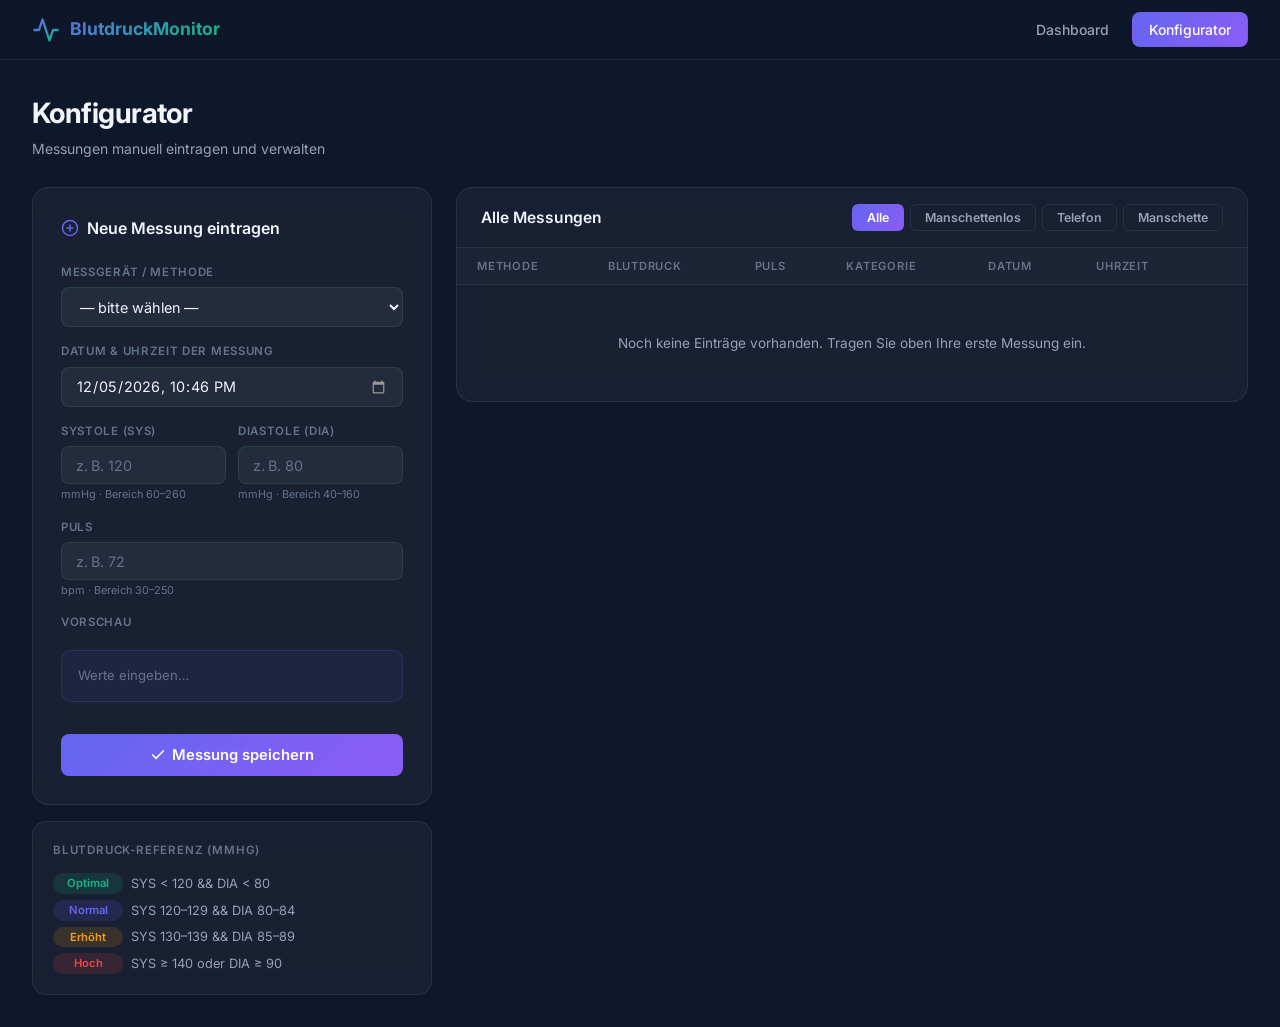
==== frontend/configurator.html @ 1022363b "Changes in dictonary" ====
<!DOCTYPE html>
<html lang="de">
<head>
  <meta charset="UTF-8" />
  <meta name="viewport" content="width=device-width, initial-scale=1.0" />
  <title>Konfigurator — BlutdruckMonitor</title>
  <link rel="stylesheet" href="style.css" />
</head>
<body>

<!-- ── Navigation ─────────────────────────────────────────────────────────── -->
<nav>
  <a href="index.html" class="nav-logo">
    <svg viewBox="0 0 24 24" fill="none" stroke="url(#grad2)" stroke-width="2" stroke-linecap="round" stroke-linejoin="round">
      <defs>
        <linearGradient id="grad2" x1="0" y1="0" x2="1" y2="1">
          <stop offset="0%" stop-color="#6366f1"/>
          <stop offset="100%" stop-color="#10b981"/>
        </linearGradient>
      </defs>
      <polyline points="22 12 18 12 15 21 9 3 6 12 2 12"/>
    </svg>
    BlutdruckMonitor
  </a>
  <div class="nav-links">
    <a href="index.html"        class="nav-link">Dashboard</a>
    <a href="configurator.html" class="nav-link active">Konfigurator</a>
  </div>
</nav>

<!-- ── Konfigurator ───────────────────────────────────────────────────────── -->
<main id="configurator-root">
  <div class="page-header">
    <h1 class="page-title">Konfigurator</h1>
    <p class="page-subtitle">Messungen manuell eintragen und verwalten</p>
  </div>

  <div class="config-layout">

    <!-- ── Eingabeformular ────────────────────────────────────────────────── -->
    <div>
      <div class="form-card">
        <div class="form-card-title">
          <svg viewBox="0 0 24 24" fill="none" stroke="currentColor" stroke-width="2" stroke-linecap="round" stroke-linejoin="round">
            <circle cx="12" cy="12" r="10"/>
            <line x1="12" y1="8" x2="12" y2="16"/>
            <line x1="8"  y1="12" x2="16" y2="12"/>
          </svg>
          Neue Messung eintragen
        </div>

        <form id="entryForm" autocomplete="off">

          <!-- Messtyp -->
          <div class="form-group">
            <label for="type">Messgerät / Methode</label>
            <select id="type" required>
              <option value="" disabled selected>— bitte wählen —</option>
              <option value="cuffless">Manschettenloses Gerät</option>
              <option value="phone">Telefonmessung</option>
              <option value="cuff">Manschettenmessung</option>
            </select>
          </div>

          <!-- Datum & Uhrzeit -->
          <div class="form-group">
            <label for="datetime">Datum &amp; Uhrzeit der Messung</label>
            <input type="datetime-local" id="datetime" required />
          </div>

          <!-- Blutdruck -->
          <div class="form-row">
            <div class="form-group">
              <label for="sys">Systole (SYS)</label>
              <input type="number" id="sys" placeholder="z.&thinsp;B. 120" min="60" max="260" required />
              <span class="input-hint">mmHg · Bereich 60–260</span>
            </div>
            <div class="form-group">
              <label for="dia">Diastole (DIA)</label>
              <input type="number" id="dia" placeholder="z.&thinsp;B. 80" min="40" max="160" required />
              <span class="input-hint">mmHg · Bereich 40–160</span>
            </div>
          </div>

          <!-- Puls -->
          <div class="form-group">
            <label for="pulse">Puls</label>
            <input type="number" id="pulse" placeholder="z.&thinsp;B. 72" min="30" max="250" required />
            <span class="input-hint">bpm · Bereich 30–250</span>
          </div>

          <!-- Live-Vorschau -->
          <div class="form-group">
            <label>Vorschau</label>
            <div class="bp-preview" id="bp-preview">
              <span style="color:var(--text-dim)">Werte eingeben…</span>
            </div>
          </div>

          <button type="submit" class="btn btn-primary">
            <svg width="16" height="16" viewBox="0 0 24 24" fill="none" stroke="currentColor" stroke-width="2.5" stroke-linecap="round">
              <polyline points="20 6 9 17 4 12"/>
            </svg>
            Messung speichern
          </button>
        </form>
      </div>

      <!-- Kurzinfo Blutdruckwerte -->
      <div style="margin-top:1rem; background:var(--bg-card); border:1px solid var(--border); border-radius:14px; padding:1.25rem; backdrop-filter:blur(12px);">
        <div style="font-size:0.72rem;font-weight:600;color:var(--text-dim);text-transform:uppercase;letter-spacing:.07em;margin-bottom:.875rem;">
          Blutdruck-Referenz (mmHg)
        </div>
        <div style="display:flex;flex-direction:column;gap:6px;font-size:0.8rem;">
          <div style="display:flex;align-items:center;gap:8px;">
            <span class="bp-cat optimal" style="width:70px;justify-content:center;">Optimal</span>
            <span style="color:var(--text-muted)">SYS &lt; 120 &amp;&amp; DIA &lt; 80</span>
          </div>
          <div style="display:flex;align-items:center;gap:8px;">
            <span class="bp-cat normal" style="width:70px;justify-content:center;">Normal</span>
            <span style="color:var(--text-muted)">SYS 120–129 &amp;&amp; DIA 80–84</span>
          </div>
          <div style="display:flex;align-items:center;gap:8px;">
            <span class="bp-cat elevated" style="width:70px;justify-content:center;">Erhöht</span>
            <span style="color:var(--text-muted)">SYS 130–139 &amp;&amp; DIA 85–89</span>
          </div>
          <div style="display:flex;align-items:center;gap:8px;">
            <span class="bp-cat high" style="width:70px;justify-content:center;">Hoch</span>
            <span style="color:var(--text-muted)">SYS ≥ 140 oder DIA ≥ 90</span>
          </div>
        </div>
      </div>
    </div>

    <!-- ── Datentabelle ────────────────────────────────────────────────────── -->
    <div class="table-card">
      <div class="table-card-header">
        <h2 class="table-card-title">Alle Messungen</h2>
        <div class="filter-tabs">
          <button class="filter-tab active" data-filter="all">Alle</button>
          <button class="filter-tab" data-filter="cuffless">Manschettenlos</button>
          <button class="filter-tab" data-filter="phone">Telefon</button>
          <button class="filter-tab" data-filter="cuff">Manschette</button>
        </div>
      </div>

      <div class="data-table-wrap">
        <table class="data-table">
          <thead>
            <tr>
              <th>Methode</th>
              <th>Blutdruck</th>
              <th>Puls</th>
              <th>Kategorie</th>
              <th>Datum</th>
              <th>Uhrzeit</th>
              <th></th>
            </tr>
          </thead>
          <tbody id="allDataBody"></tbody>
        </table>
        <div class="table-empty" id="tableEmpty">
          Noch keine Einträge vorhanden. Tragen Sie oben Ihre erste Messung ein.
        </div>
      </div>
    </div>

  </div><!-- /config-layout -->
</main>

<div id="toast"></div>
<script src="app.js"></script>
</body>
</html>
---- frontend/style.css ----
/* ─────────────────────────────────────────────────────────────────────────────
   BlutdruckMonitor — style.css
───────────────────────────────────────────────────────────────────────────── */

@import url('https://fonts.googleapis.com/css2?family=Inter:wght@400;500;600;700&display=swap');

:root {
  --bg-primary:   #0f172a;
  --bg-secondary: #1e293b;
  --bg-card:      rgba(255,255,255,0.04);
  --border:       rgba(255,255,255,0.08);
  --text-primary: #f1f5f9;
  --text-muted:   #94a3b8;
  --text-dim:     #64748b;
  --c-cuffless:   #6366f1;
  --c-phone:      #10b981;
  --c-cuff:       #f59e0b;
  --c-sys:        #ef4444;
  --c-dia:        #f59e0b;
  --c-pulse:      #10b981;
}

*, *::before, *::after { box-sizing: border-box; margin: 0; padding: 0; }

html { scroll-behavior: smooth; }

body {
  font-family: 'Inter', system-ui, -apple-system, sans-serif;
  background: var(--bg-primary);
  color: var(--text-primary);
  min-height: 100vh;
  font-size: 14px;
  line-height: 1.5;
}

/* ── Navigation ─────────────────────────────────────────────────────────────── */

nav {
  position: sticky;
  top: 0;
  z-index: 100;
  background: rgba(15,23,42,0.9);
  backdrop-filter: blur(24px);
  border-bottom: 1px solid var(--border);
  padding: 0 2rem;
  height: 60px;
  display: flex;
  align-items: center;
  justify-content: space-between;
}

.nav-logo {
  display: flex;
  align-items: center;
  gap: 0.6rem;
  font-size: 1.1rem;
  font-weight: 700;
  background: linear-gradient(135deg, #6366f1 0%, #10b981 100%);
  -webkit-background-clip: text;
  -webkit-text-fill-color: transparent;
  background-clip: text;
  text-decoration: none;
}

.nav-logo svg { width: 28px; height: 28px; flex-shrink: 0; }

.nav-links { display: flex; gap: 6px; }

.nav-link {
  padding: 6px 16px;
  border-radius: 8px;
  text-decoration: none;
  color: var(--text-muted);
  font-weight: 500;
  font-size: 0.875rem;
  transition: all 0.18s;
  border: 1px solid transparent;
}

.nav-link:hover { color: var(--text-primary); background: var(--bg-card); border-color: var(--border); }

.nav-link.active {
  color: #fff;
  background: linear-gradient(135deg, #6366f1, #8b5cf6);
  border-color: transparent;
}

/* ── Layout ─────────────────────────────────────────────────────────────────── */

main {
  padding: 2rem;
  max-width: 1600px;
  margin: 0 auto;
}

.page-header { margin-bottom: 1.75rem; }

.page-title {
  font-size: 1.75rem;
  font-weight: 700;
  letter-spacing: -0.02em;
  margin-bottom: 4px;
}

.page-subtitle { color: var(--text-muted); font-size: 0.875rem; }

/* ── Dashboard Grid ─────────────────────────────────────────────────────────── */

.dashboard-grid {
  display: grid;
  grid-template-columns: repeat(3, 1fr);
  gap: 1.5rem;
  align-items: start;
}

@media (max-width: 1100px) { .dashboard-grid { grid-template-columns: 1fr; } }

.measurement-column { display: flex; flex-direction: column; gap: 1rem; }

/* ── Column Header ──────────────────────────────────────────────────────────── */

.column-header {
  background: var(--bg-card);
  border: 1px solid var(--border);
  border-radius: 14px;
  padding: 1.1rem 1.4rem;
  border-top: 3px solid transparent;
  backdrop-filter: blur(12px);
}

.column-header.cuffless { border-top-color: var(--c-cuffless); }
.column-header.phone    { border-top-color: var(--c-phone); }
.column-header.cuff     { border-top-color: var(--c-cuff); }

.column-title {
  display: flex;
  align-items: center;
  gap: 8px;
  font-size: 0.975rem;
  font-weight: 600;
  margin-bottom: 3px;
}

.column-title svg { width: 18px; height: 18px; opacity: 0.9; flex-shrink: 0; }

.column-subtitle { font-size: 0.78rem; color: var(--text-muted); margin-left: 26px; }

/* ── Stat Row ───────────────────────────────────────────────────────────────── */

.stats-row {
  display: grid;
  grid-template-columns: repeat(3, 1fr);
  gap: 0.6rem;
}

.stat-card {
  background: var(--bg-card);
  border: 1px solid var(--border);
  border-radius: 12px;
  padding: 0.875rem;
  text-align: center;
  backdrop-filter: blur(12px);
  transition: border-color 0.2s;
}

.stat-card:hover { border-color: rgba(255,255,255,0.14); }

.stat-value {
  font-size: 1.6rem;
  font-weight: 700;
  line-height: 1;
  margin-bottom: 4px;
  font-variant-numeric: tabular-nums;
}

.stat-value.sys   { color: var(--c-sys); }
.stat-value.dia   { color: var(--c-dia); }
.stat-value.pulse { color: var(--c-pulse); }

.stat-label {
  font-size: 0.7rem;
  color: var(--text-dim);
  text-transform: uppercase;
  letter-spacing: 0.06em;
  font-weight: 600;
}

/* ── Chart Card ─────────────────────────────────────────────────────────────── */

.chart-card {
  background: var(--bg-card);
  border: 1px solid var(--border);
  border-radius: 14px;
  padding: 1.1rem 1.25rem;
  backdrop-filter: blur(12px);
}

.chart-label {
  font-size: 0.72rem;
  font-weight: 600;
  color: var(--text-dim);
  text-transform: uppercase;
  letter-spacing: 0.07em;
  margin-bottom: 0.875rem;
}

.chart-wrap {
  position: relative;
  height: 210px;
}

.chart-empty {
  position: absolute;
  inset: 0;
  display: flex;
  flex-direction: column;
  align-items: center;
  justify-content: center;
  gap: 6px;
  color: var(--text-dim);
  font-size: 0.8rem;
  pointer-events: none;
}

.chart-empty svg { opacity: 0.3; }

/* ── Data List Card ─────────────────────────────────────────────────────────── */

.data-card {
  background: var(--bg-card);
  border: 1px solid var(--border);
  border-radius: 14px;
  overflow: hidden;
  backdrop-filter: blur(12px);
}

.data-card-header {
  padding: 0.9rem 1.25rem;
  border-bottom: 1px solid var(--border);
  display: flex;
  align-items: center;
  justify-content: space-between;
}

.data-card-title {
  font-size: 0.72rem;
  font-weight: 600;
  color: var(--text-dim);
  text-transform: uppercase;
  letter-spacing: 0.07em;
}

.entry-count {
  font-size: 0.72rem;
  color: var(--text-muted);
  background: rgba(255,255,255,0.06);
  padding: 2px 10px;
  border-radius: 100px;
}

.data-list {
  max-height: 270px;
  overflow-y: auto;
  scrollbar-width: thin;
  scrollbar-color: rgba(255,255,255,0.08) transparent;
}

.data-list::-webkit-scrollbar { width: 4px; }
.data-list::-webkit-scrollbar-thumb { background: rgba(255,255,255,0.1); border-radius: 100px; }

.data-entry {
  display: flex;
  align-items: center;
  justify-content: space-between;
  padding: 0.8rem 1.25rem;
  border-bottom: 1px solid rgba(255,255,255,0.03);
  transition: background 0.15s;
}

.data-entry:last-child { border-bottom: none; }
.data-entry:hover { background: rgba(255,255,255,0.03); }

.entry-values { display: flex; align-items: center; gap: 1rem; }

.entry-bp { font-size: 1rem; font-weight: 600; }
.entry-bp .sys { color: var(--c-sys); }
.entry-bp .sep { color: var(--text-dim); margin: 0 1px; }
.entry-bp .dia { color: var(--c-dia); }

.entry-pulse {
  font-size: 0.82rem;
  color: var(--c-pulse);
  font-weight: 500;
  display: flex;
  align-items: center;
  gap: 4px;
}

.entry-time { text-align: right; }
.entry-time .t-date { font-size: 0.72rem; color: var(--text-muted); }
.entry-time .t-time { font-size: 0.78rem; color: var(--text-dim); margin-top: 1px; }

.empty-state {
  padding: 2.5rem 1.25rem;
  text-align: center;
  color: var(--text-muted);
  font-size: 0.82rem;
  line-height: 1.7;
}

.empty-state a { color: inherit; text-decoration: underline; text-underline-offset: 3px; }

/* ── Configurator Form ──────────────────────────────────────────────────────── */

.config-layout {
  display: grid;
  grid-template-columns: 400px 1fr;
  gap: 1.5rem;
  align-items: start;
}

@media (max-width: 960px) { .config-layout { grid-template-columns: 1fr; } }

.form-card {
  background: var(--bg-card);
  border: 1px solid var(--border);
  border-radius: 16px;
  padding: 1.75rem;
  backdrop-filter: blur(12px);
  position: sticky;
  top: 80px;
}

.form-card-title {
  font-size: 1rem;
  font-weight: 600;
  margin-bottom: 1.5rem;
  display: flex;
  align-items: center;
  gap: 8px;
  color: var(--text-primary);
}

.form-card-title svg { width: 18px; height: 18px; color: var(--c-cuffless); }

.form-group { display: flex; flex-direction: column; gap: 6px; margin-bottom: 1rem; }

.form-row { display: grid; grid-template-columns: 1fr 1fr; gap: 0.75rem; }

label {
  font-size: 0.72rem;
  font-weight: 600;
  color: var(--text-dim);
  text-transform: uppercase;
  letter-spacing: 0.06em;
}

input, select {
  background: rgba(255,255,255,0.05);
  border: 1px solid var(--border);
  border-radius: 8px;
  padding: 0.6rem 0.9rem;
  color: var(--text-primary);
  font-size: 0.9rem;
  font-family: inherit;
  width: 100%;
  transition: all 0.18s;
  outline: none;
}

input::placeholder { color: var(--text-dim); }

input:focus, select:focus {
  border-color: #6366f1;
  background: rgba(99,102,241,0.06);
  box-shadow: 0 0 0 3px rgba(99,102,241,0.12);
}

select option { background: #1e293b; color: var(--text-primary); }

input[type="number"] { -moz-appearance: textfield; }
input[type="number"]::-webkit-outer-spin-button,
input[type="number"]::-webkit-inner-spin-button { -webkit-appearance: none; }

input[type="datetime-local"]::-webkit-calendar-picker-indicator {
  filter: invert(0.6);
  cursor: pointer;
}

.input-hint {
  font-size: 0.68rem;
  color: var(--text-dim);
  margin-top: -4px;
}

.bp-preview {
  background: rgba(99,102,241,0.08);
  border: 1px solid rgba(99,102,241,0.2);
  border-radius: 10px;
  padding: 0.875rem 1rem;
  margin: 0.75rem 0;
  display: flex;
  align-items: center;
  gap: 0.75rem;
  font-size: 0.82rem;
  color: var(--text-muted);
  min-height: 52px;
}

.bp-preview .preview-vals {
  display: flex;
  align-items: baseline;
  gap: 4px;
  font-size: 1.3rem;
  font-weight: 700;
}

.bp-preview .preview-vals .sys { color: var(--c-sys); }
.bp-preview .preview-vals .sep { color: var(--text-dim); font-size: 1rem; }
.bp-preview .preview-vals .dia { color: var(--c-dia); }
.bp-preview .preview-pulse { color: var(--c-pulse); font-size: 0.875rem; font-weight: 600; }

.btn {
  display: inline-flex;
  align-items: center;
  justify-content: center;
  gap: 6px;
  padding: 0.65rem 1.25rem;
  border-radius: 8px;
  border: none;
  font-family: inherit;
  font-size: 0.875rem;
  font-weight: 600;
  cursor: pointer;
  transition: all 0.18s;
  text-decoration: none;
}

.btn-primary {
  background: linear-gradient(135deg, #6366f1, #8b5cf6);
  color: #fff;
  width: 100%;
  padding: 0.75rem;
  font-size: 0.925rem;
  margin-top: 0.25rem;
}

.btn-primary:hover {
  opacity: 0.92;
  transform: translateY(-1px);
  box-shadow: 0 6px 18px rgba(99,102,241,0.35);
}

.btn-primary:active { transform: translateY(0); }

.btn-danger {
  background: rgba(239,68,68,0.08);
  color: #ef4444;
  border: 1px solid rgba(239,68,68,0.18);
  padding: 4px 12px;
  font-size: 0.75rem;
  border-radius: 6px;
}

.btn-danger:hover { background: rgba(239,68,68,0.18); }

/* ── Data Table Card ────────────────────────────────────────────────────────── */

.table-card {
  background: var(--bg-card);
  border: 1px solid var(--border);
  border-radius: 16px;
  overflow: hidden;
  backdrop-filter: blur(12px);
}

.table-card-header {
  padding: 1rem 1.5rem;
  border-bottom: 1px solid var(--border);
  display: flex;
  align-items: center;
  justify-content: space-between;
  gap: 1rem;
  flex-wrap: wrap;
}

.table-card-title {
  font-size: 0.975rem;
  font-weight: 600;
}

.filter-tabs { display: flex; gap: 6px; flex-wrap: wrap; }

.filter-tab {
  padding: 5px 14px;
  border-radius: 6px;
  border: 1px solid var(--border);
  background: transparent;
  color: var(--text-muted);
  font-size: 0.775rem;
  font-weight: 600;
  cursor: pointer;
  font-family: inherit;
  transition: all 0.18s;
}

.filter-tab:hover { background: var(--bg-card); color: var(--text-primary); }

.filter-tab.active {
  background: linear-gradient(135deg, #6366f1, #8b5cf6);
  color: #fff;
  border-color: transparent;
}

.data-table-wrap { overflow-x: auto; }

.data-table {
  width: 100%;
  border-collapse: collapse;
  white-space: nowrap;
}

.data-table th {
  padding: 0.6rem 1.25rem;
  text-align: left;
  font-size: 0.7rem;
  font-weight: 600;
  color: var(--text-dim);
  text-transform: uppercase;
  letter-spacing: 0.07em;
  background: rgba(255,255,255,0.02);
  border-bottom: 1px solid var(--border);
}

.data-table td {
  padding: 0.8rem 1.25rem;
  border-bottom: 1px solid rgba(255,255,255,0.03);
  font-size: 0.85rem;
}

.data-table tr:hover td { background: rgba(255,255,255,0.025); }
.data-table tr:last-child td { border-bottom: none; }

.bp-display { display: flex; align-items: baseline; gap: 3px; font-weight: 700; font-size: 1.05rem; }
.bp-display .sys { color: var(--c-sys); }
.bp-display .sep { color: var(--text-dim); font-size: 0.9rem; }
.bp-display .dia { color: var(--c-dia); }
.bp-display .unit { font-size: 0.72rem; color: var(--text-dim); font-weight: 400; margin-left: 4px; }

.pulse-display { color: var(--c-pulse); font-weight: 600; display: flex; align-items: center; gap: 5px; }

.type-badge {
  display: inline-flex; align-items: center; gap: 5px;
  padding: 3px 10px; border-radius: 100px;
  font-size: 0.72rem; font-weight: 600;
}

.type-badge.cuffless { background: rgba(99,102,241,0.14); color: var(--c-cuffless); }
.type-badge.phone    { background: rgba(16,185,129,0.14);  color: var(--c-phone);    }
.type-badge.cuff     { background: rgba(245,158,11,0.14);  color: var(--c-cuff);     }

.bp-cat {
  display: inline-flex; padding: 2px 8px; border-radius: 100px;
  font-size: 0.7rem; font-weight: 600;
}

.bp-cat.optimal  { background: rgba(16,185,129,0.14);  color: #10b981; }
.bp-cat.normal   { background: rgba(99,102,241,0.14);  color: #6366f1; }
.bp-cat.elevated { background: rgba(245,158,11,0.14);  color: #f59e0b; }
.bp-cat.high     { background: rgba(239,68,68,0.14);   color: #ef4444; }

.table-empty {
  padding: 3rem;
  text-align: center;
  color: var(--text-muted);
  font-size: 0.85rem;
}

/* ── Toast ──────────────────────────────────────────────────────────────────── */

#toast {
  position: fixed;
  bottom: 2rem;
  right: 2rem;
  color: #fff;
  padding: 0.875rem 1.4rem;
  border-radius: 12px;
  font-weight: 600;
  font-size: 0.875rem;
  box-shadow: 0 8px 28px rgba(0,0,0,0.4);
  transform: translateY(120px);
  opacity: 0;
  transition: all 0.32s cubic-bezier(0.34, 1.56, 0.64, 1);
  z-index: 999;
  pointer-events: none;
}

#toast.show { transform: translateY(0); opacity: 1; }

/* ── Scrollbar ──────────────────────────────────────────────────────────────── */

::-webkit-scrollbar { width: 6px; height: 6px; }
::-webkit-scrollbar-track { background: transparent; }
::-webkit-scrollbar-thumb { background: rgba(255,255,255,0.1); border-radius: 100px; }
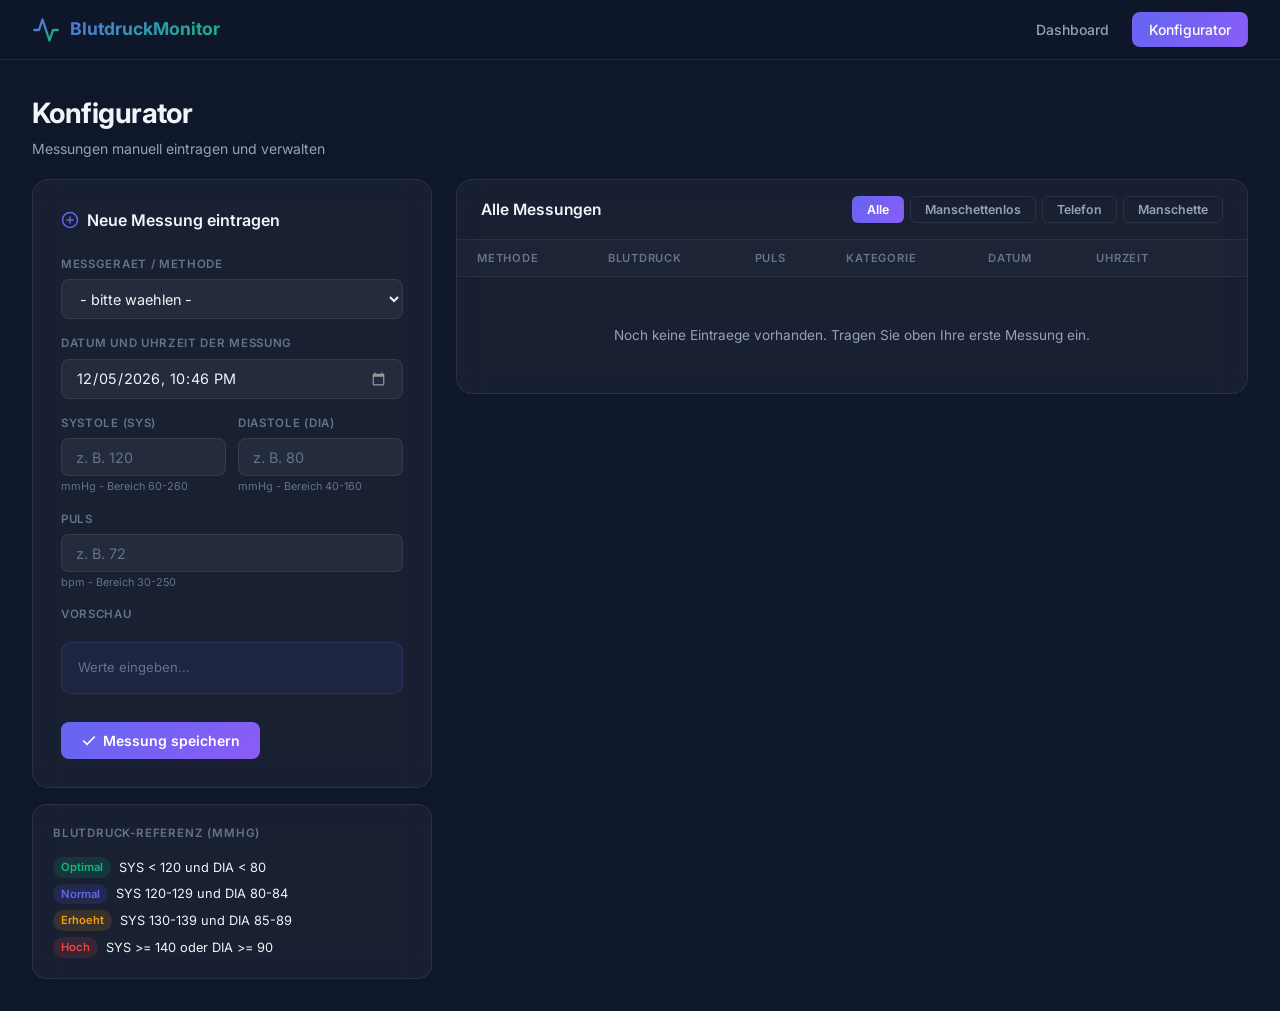
==== commit 467868db: "Added Backend Logic" ====
--- a/frontend/configurator.html
+++ b/frontend/configurator.html
@@ -3,12 +3,10 @@
 <head>
   <meta charset="UTF-8" />
   <meta name="viewport" content="width=device-width, initial-scale=1.0" />
-  <title>Konfigurator — BlutdruckMonitor</title>
+  <title>Konfigurator - BlutdruckMonitor</title>
   <link rel="stylesheet" href="style.css" />
 </head>
 <body>
-
-<!-- ── Navigation ─────────────────────────────────────────────────────────── -->
 <nav>
   <a href="index.html" class="nav-logo">
     <svg viewBox="0 0 24 24" fill="none" stroke="url(#grad2)" stroke-width="2" stroke-linecap="round" stroke-linejoin="round">
@@ -23,12 +21,11 @@
     BlutdruckMonitor
   </a>
   <div class="nav-links">
-    <a href="index.html"        class="nav-link">Dashboard</a>
+    <a href="index.html" class="nav-link">Dashboard</a>
     <a href="configurator.html" class="nav-link active">Konfigurator</a>
   </div>
 </nav>
 
-<!-- ── Konfigurator ───────────────────────────────────────────────────────── -->
 <main id="configurator-root">
   <div class="page-header">
     <h1 class="page-title">Konfigurator</h1>
@@ -36,64 +33,56 @@
   </div>
 
   <div class="config-layout">
-
-    <!-- ── Eingabeformular ────────────────────────────────────────────────── -->
     <div>
       <div class="form-card">
         <div class="form-card-title">
           <svg viewBox="0 0 24 24" fill="none" stroke="currentColor" stroke-width="2" stroke-linecap="round" stroke-linejoin="round">
             <circle cx="12" cy="12" r="10"/>
             <line x1="12" y1="8" x2="12" y2="16"/>
-            <line x1="8"  y1="12" x2="16" y2="12"/>
+            <line x1="8" y1="12" x2="16" y2="12"/>
           </svg>
           Neue Messung eintragen
         </div>
 
         <form id="entryForm" autocomplete="off">
-
-          <!-- Messtyp -->
           <div class="form-group">
-            <label for="type">Messgerät / Methode</label>
+            <label for="type">Messgeraet / Methode</label>
             <select id="type" required>
-              <option value="" disabled selected>— bitte wählen —</option>
-              <option value="cuffless">Manschettenloses Gerät</option>
+              <option value="" disabled selected>- bitte waehlen -</option>
+              <option value="cuffless">Manschettenloses Geraet</option>
               <option value="phone">Telefonmessung</option>
               <option value="cuff">Manschettenmessung</option>
             </select>
           </div>
 
-          <!-- Datum & Uhrzeit -->
           <div class="form-group">
-            <label for="datetime">Datum &amp; Uhrzeit der Messung</label>
+            <label for="datetime">Datum und Uhrzeit der Messung</label>
             <input type="datetime-local" id="datetime" required />
           </div>
 
-          <!-- Blutdruck -->
           <div class="form-row">
             <div class="form-group">
               <label for="sys">Systole (SYS)</label>
-              <input type="number" id="sys" placeholder="z.&thinsp;B. 120" min="60" max="260" required />
-              <span class="input-hint">mmHg · Bereich 60–260</span>
+              <input type="number" id="sys" placeholder="z. B. 120" min="60" max="260" required />
+              <span class="input-hint">mmHg - Bereich 60-260</span>
             </div>
             <div class="form-group">
               <label for="dia">Diastole (DIA)</label>
-              <input type="number" id="dia" placeholder="z.&thinsp;B. 80" min="40" max="160" required />
-              <span class="input-hint">mmHg · Bereich 40–160</span>
+              <input type="number" id="dia" placeholder="z. B. 80" min="40" max="160" required />
+              <span class="input-hint">mmHg - Bereich 40-160</span>
             </div>
           </div>
 
-          <!-- Puls -->
           <div class="form-group">
             <label for="pulse">Puls</label>
-            <input type="number" id="pulse" placeholder="z.&thinsp;B. 72" min="30" max="250" required />
-            <span class="input-hint">bpm · Bereich 30–250</span>
+            <input type="number" id="pulse" placeholder="z. B. 72" min="30" max="250" required />
+            <span class="input-hint">bpm - Bereich 30-250</span>
           </div>
 
-          <!-- Live-Vorschau -->
           <div class="form-group">
             <label>Vorschau</label>
             <div class="bp-preview" id="bp-preview">
-              <span style="color:var(--text-dim)">Werte eingeben…</span>
+              <span style="color:var(--text-dim)">Werte eingeben...</span>
             </div>
           </div>
 
@@ -106,41 +95,25 @@
         </form>
       </div>
 
-      <!-- Kurzinfo Blutdruckwerte -->
-      <div style="margin-top:1rem; background:var(--bg-card); border:1px solid var(--border); border-radius:14px; padding:1.25rem; backdrop-filter:blur(12px);">
-        <div style="font-size:0.72rem;font-weight:600;color:var(--text-dim);text-transform:uppercase;letter-spacing:.07em;margin-bottom:.875rem;">
-          Blutdruck-Referenz (mmHg)
-        </div>
-        <div style="display:flex;flex-direction:column;gap:6px;font-size:0.8rem;">
-          <div style="display:flex;align-items:center;gap:8px;">
-            <span class="bp-cat optimal" style="width:70px;justify-content:center;">Optimal</span>
-            <span style="color:var(--text-muted)">SYS &lt; 120 &amp;&amp; DIA &lt; 80</span>
-          </div>
-          <div style="display:flex;align-items:center;gap:8px;">
-            <span class="bp-cat normal" style="width:70px;justify-content:center;">Normal</span>
-            <span style="color:var(--text-muted)">SYS 120–129 &amp;&amp; DIA 80–84</span>
-          </div>
-          <div style="display:flex;align-items:center;gap:8px;">
-            <span class="bp-cat elevated" style="width:70px;justify-content:center;">Erhöht</span>
-            <span style="color:var(--text-muted)">SYS 130–139 &amp;&amp; DIA 85–89</span>
-          </div>
-          <div style="display:flex;align-items:center;gap:8px;">
-            <span class="bp-cat high" style="width:70px;justify-content:center;">Hoch</span>
-            <span style="color:var(--text-muted)">SYS ≥ 140 oder DIA ≥ 90</span>
-          </div>
+      <div class="reference-card">
+        <div class="reference-title">Blutdruck-Referenz (mmHg)</div>
+        <div class="reference-list">
+          <div class="reference-row"><span class="bp-cat optimal">Optimal</span><span>SYS &lt; 120 und DIA &lt; 80</span></div>
+          <div class="reference-row"><span class="bp-cat normal">Normal</span><span>SYS 120-129 und DIA 80-84</span></div>
+          <div class="reference-row"><span class="bp-cat elevated">Erhoeht</span><span>SYS 130-139 und DIA 85-89</span></div>
+          <div class="reference-row"><span class="bp-cat high">Hoch</span><span>SYS &gt;= 140 oder DIA &gt;= 90</span></div>
         </div>
       </div>
     </div>
 
-    <!-- ── Datentabelle ────────────────────────────────────────────────────── -->
     <div class="table-card">
       <div class="table-card-header">
         <h2 class="table-card-title">Alle Messungen</h2>
         <div class="filter-tabs">
-          <button class="filter-tab active" data-filter="all">Alle</button>
-          <button class="filter-tab" data-filter="cuffless">Manschettenlos</button>
-          <button class="filter-tab" data-filter="phone">Telefon</button>
-          <button class="filter-tab" data-filter="cuff">Manschette</button>
+          <button class="filter-tab active" data-filter="all" type="button">Alle</button>
+          <button class="filter-tab" data-filter="cuffless" type="button">Manschettenlos</button>
+          <button class="filter-tab" data-filter="phone" type="button">Telefon</button>
+          <button class="filter-tab" data-filter="cuff" type="button">Manschette</button>
         </div>
       </div>
 
@@ -160,12 +133,11 @@
           <tbody id="allDataBody"></tbody>
         </table>
         <div class="table-empty" id="tableEmpty">
-          Noch keine Einträge vorhanden. Tragen Sie oben Ihre erste Messung ein.
+          Noch keine Eintraege vorhanden. Tragen Sie oben Ihre erste Messung ein.
         </div>
       </div>
     </div>
-
-  </div><!-- /config-layout -->
+  </div>
 </main>
 
 <div id="toast"></div>
--- a/frontend/style.css
+++ b/frontend/style.css
@@ -1,27 +1,22 @@
-/* ─────────────────────────────────────────────────────────────────────────────
-   BlutdruckMonitor — style.css
-───────────────────────────────────────────────────────────────────────────── */
-
 @import url('https://fonts.googleapis.com/css2?family=Inter:wght@400;500;600;700&display=swap');
 
 :root {
-  --bg-primary:   #0f172a;
+  --bg-primary: #0f172a;
   --bg-secondary: #1e293b;
-  --bg-card:      rgba(255,255,255,0.04);
-  --border:       rgba(255,255,255,0.08);
+  --bg-card: rgba(255,255,255,0.04);
+  --border: rgba(255,255,255,0.08);
   --text-primary: #f1f5f9;
-  --text-muted:   #94a3b8;
-  --text-dim:     #64748b;
-  --c-cuffless:   #6366f1;
-  --c-phone:      #10b981;
-  --c-cuff:       #f59e0b;
-  --c-sys:        #ef4444;
-  --c-dia:        #f59e0b;
-  --c-pulse:      #10b981;
+  --text-muted: #94a3b8;
+  --text-dim: #64748b;
+  --c-cuffless: #6366f1;
+  --c-phone: #10b981;
+  --c-cuff: #f59e0b;
+  --c-sys: #ef4444;
+  --c-dia: #f59e0b;
+  --c-pulse: #10b981;
 }
 
 *, *::before, *::after { box-sizing: border-box; margin: 0; padding: 0; }
-
 html { scroll-behavior: smooth; }
 
 body {
@@ -32,8 +27,6 @@
   font-size: 14px;
   line-height: 1.5;
 }
-
-/* ── Navigation ─────────────────────────────────────────────────────────────── */
 
 nav {
   position: sticky;
@@ -63,7 +56,6 @@
 }
 
 .nav-logo svg { width: 28px; height: 28px; flex-shrink: 0; }
-
 .nav-links { display: flex; gap: 6px; }
 
 .nav-link {
@@ -78,137 +70,150 @@
 }
 
 .nav-link:hover { color: var(--text-primary); background: var(--bg-card); border-color: var(--border); }
-
-.nav-link.active {
-  color: #fff;
-  background: linear-gradient(135deg, #6366f1, #8b5cf6);
-  border-color: transparent;
-}
-
-/* ── Layout ─────────────────────────────────────────────────────────────────── */
-
-main {
-  padding: 2rem;
-  max-width: 1600px;
-  margin: 0 auto;
-}
-
-.page-header { margin-bottom: 1.75rem; }
-
-.page-title {
-  font-size: 1.75rem;
-  font-weight: 700;
-  letter-spacing: -0.02em;
-  margin-bottom: 4px;
-}
-
+.nav-link.active { color: #fff; background: linear-gradient(135deg, #6366f1, #8b5cf6); border-color: transparent; }
+
+main { padding: 2rem; max-width: 1600px; margin: 0 auto; }
+.page-header { margin-bottom: 1.25rem; }
+.page-title { font-size: 1.75rem; font-weight: 700; letter-spacing: -0.02em; margin-bottom: 4px; }
 .page-subtitle { color: var(--text-muted); font-size: 0.875rem; }
-
-/* ── Dashboard Grid ─────────────────────────────────────────────────────────── */
-
-.dashboard-grid {
-  display: grid;
-  grid-template-columns: repeat(3, 1fr);
-  gap: 1.5rem;
-  align-items: start;
-}
-
-@media (max-width: 1100px) { .dashboard-grid { grid-template-columns: 1fr; } }
-
-.measurement-column { display: flex; flex-direction: column; gap: 1rem; }
-
-/* ── Column Header ──────────────────────────────────────────────────────────── */
-
-.column-header {
+.inline-link { color: #8b5cf6; }
+
+.import-card,
+.summary-card,
+.reference-card,
+.column-header,
+.stat-card,
+.chart-card,
+.data-card,
+.form-card,
+.table-card {
   background: var(--bg-card);
   border: 1px solid var(--border);
+  backdrop-filter: blur(12px);
+}
+
+.import-card {
+  display: grid;
+  grid-template-columns: 1.5fr 1fr;
+  gap: 1rem;
+  align-items: center;
+  border-radius: 14px;
+  padding: 1rem 1.25rem;
+  margin-bottom: 1rem;
+}
+
+.import-copy { display: flex; flex-direction: column; gap: 0.15rem; }
+.import-title { font-size: 0.98rem; font-weight: 700; }
+.import-subtitle { color: var(--text-muted); font-size: 0.8rem; }
+.import-form { display: flex; gap: 0.75rem; align-items: center; justify-content: flex-end; flex-wrap: wrap; }
+.import-status { grid-column: 1 / -1; color: var(--text-dim); font-size: 0.78rem; }
+
+.report-summary {
+  display: grid;
+  grid-template-columns: 1.25fr 1fr 1fr;
+  gap: 1rem;
+  margin-bottom: 1rem;
+}
+
+.summary-card { border-radius: 14px; padding: 1rem 1.15rem; }
+.summary-card-header { display: flex; align-items: center; justify-content: space-between; gap: 0.75rem; margin-bottom: 0.85rem; }
+.summary-card-title,
+.chart-label,
+.data-card-title,
+.reference-title {
+  font-size: 0.72rem;
+  font-weight: 600;
+  color: var(--text-dim);
+  text-transform: uppercase;
+  letter-spacing: 0.07em;
+}
+
+.summary-pill,
+.metric-chip {
+  display: inline-flex;
+  align-items: center;
+  gap: 0.35rem;
+  padding: 4px 10px;
+  border-radius: 999px;
+  background: rgba(56,189,248,0.12);
+  color: #bae6fd;
+  font-size: 0.75rem;
+}
+
+.summary-grid,
+.month-stats-grid {
+  display: grid;
+  grid-template-columns: repeat(2, 1fr);
+  gap: 0.75rem;
+}
+
+.summary-item,
+.month-stat {
+  background: rgba(255,255,255,0.03);
+  border: 1px solid rgba(255,255,255,0.05);
+  border-radius: 12px;
+  padding: 0.75rem;
+}
+
+.summary-label,
+.month-stat-label {
+  display: block;
+  color: var(--text-dim);
+  font-size: 0.72rem;
+  margin-bottom: 0.2rem;
+  text-transform: uppercase;
+  letter-spacing: 0.05em;
+}
+
+.summary-value { font-weight: 600; }
+.month-stat-value { display: block; margin-top: 0.15rem; font-size: 1.35rem; font-weight: 700; }
+.summary-metrics { display: flex; flex-wrap: wrap; gap: 0.5rem; margin-top: 0.75rem; }
+
+.warning-list {
+  list-style: disc;
+  padding-left: 1rem;
+  color: var(--text-muted);
+  display: flex;
+  flex-direction: column;
+  gap: 0.5rem;
+}
+
+.dashboard-grid { display: grid; grid-template-columns: repeat(3, 1fr); gap: 1.5rem; align-items: start; }
+.measurement-column { display: flex; flex-direction: column; gap: 1rem; }
+
+.column-header {
   border-radius: 14px;
   padding: 1.1rem 1.4rem;
   border-top: 3px solid transparent;
-  backdrop-filter: blur(12px);
 }
 
 .column-header.cuffless { border-top-color: var(--c-cuffless); }
-.column-header.phone    { border-top-color: var(--c-phone); }
-.column-header.cuff     { border-top-color: var(--c-cuff); }
-
-.column-title {
-  display: flex;
-  align-items: center;
-  gap: 8px;
-  font-size: 0.975rem;
-  font-weight: 600;
-  margin-bottom: 3px;
-}
-
+.column-header.phone { border-top-color: var(--c-phone); }
+.column-header.cuff { border-top-color: var(--c-cuff); }
+
+.column-title { display: flex; align-items: center; gap: 8px; font-size: 0.975rem; font-weight: 600; margin-bottom: 3px; }
 .column-title svg { width: 18px; height: 18px; opacity: 0.9; flex-shrink: 0; }
-
 .column-subtitle { font-size: 0.78rem; color: var(--text-muted); margin-left: 26px; }
 
-/* ── Stat Row ───────────────────────────────────────────────────────────────── */
-
-.stats-row {
-  display: grid;
-  grid-template-columns: repeat(3, 1fr);
-  gap: 0.6rem;
-}
+.stats-row { display: grid; grid-template-columns: repeat(3, 1fr); gap: 0.6rem; }
 
 .stat-card {
-  background: var(--bg-card);
-  border: 1px solid var(--border);
   border-radius: 12px;
   padding: 0.875rem;
   text-align: center;
-  backdrop-filter: blur(12px);
   transition: border-color 0.2s;
 }
 
 .stat-card:hover { border-color: rgba(255,255,255,0.14); }
-
-.stat-value {
-  font-size: 1.6rem;
-  font-weight: 700;
-  line-height: 1;
-  margin-bottom: 4px;
-  font-variant-numeric: tabular-nums;
-}
-
-.stat-value.sys   { color: var(--c-sys); }
-.stat-value.dia   { color: var(--c-dia); }
+.stat-value { font-size: 1.6rem; font-weight: 700; line-height: 1; margin-bottom: 4px; font-variant-numeric: tabular-nums; }
+.stat-value.sys { color: var(--c-sys); }
+.stat-value.dia { color: var(--c-dia); }
 .stat-value.pulse { color: var(--c-pulse); }
-
-.stat-label {
-  font-size: 0.7rem;
-  color: var(--text-dim);
-  text-transform: uppercase;
-  letter-spacing: 0.06em;
-  font-weight: 600;
-}
-
-/* ── Chart Card ─────────────────────────────────────────────────────────────── */
-
-.chart-card {
-  background: var(--bg-card);
-  border: 1px solid var(--border);
-  border-radius: 14px;
-  padding: 1.1rem 1.25rem;
-  backdrop-filter: blur(12px);
-}
-
-.chart-label {
-  font-size: 0.72rem;
-  font-weight: 600;
-  color: var(--text-dim);
-  text-transform: uppercase;
-  letter-spacing: 0.07em;
-  margin-bottom: 0.875rem;
-}
-
-.chart-wrap {
-  position: relative;
-  height: 210px;
-}
-
+.stat-label { font-size: 0.7rem; color: var(--text-dim); text-transform: uppercase; letter-spacing: 0.06em; font-weight: 600; }
+
+.chart-card { border-radius: 14px; padding: 1.1rem 1.25rem; }
+.chart-label { margin-bottom: 0.875rem; }
+.chart-wrap { position: relative; height: 210px; }
 .chart-empty {
   position: absolute;
   inset: 0;
@@ -224,47 +229,10 @@
 
 .chart-empty svg { opacity: 0.3; }
 
-/* ── Data List Card ─────────────────────────────────────────────────────────── */
-
-.data-card {
-  background: var(--bg-card);
-  border: 1px solid var(--border);
-  border-radius: 14px;
-  overflow: hidden;
-  backdrop-filter: blur(12px);
-}
-
-.data-card-header {
-  padding: 0.9rem 1.25rem;
-  border-bottom: 1px solid var(--border);
-  display: flex;
-  align-items: center;
-  justify-content: space-between;
-}
-
-.data-card-title {
-  font-size: 0.72rem;
-  font-weight: 600;
-  color: var(--text-dim);
-  text-transform: uppercase;
-  letter-spacing: 0.07em;
-}
-
-.entry-count {
-  font-size: 0.72rem;
-  color: var(--text-muted);
-  background: rgba(255,255,255,0.06);
-  padding: 2px 10px;
-  border-radius: 100px;
-}
-
-.data-list {
-  max-height: 270px;
-  overflow-y: auto;
-  scrollbar-width: thin;
-  scrollbar-color: rgba(255,255,255,0.08) transparent;
-}
-
+.data-card { border-radius: 14px; overflow: hidden; }
+.data-card-header { padding: 0.9rem 1.25rem; border-bottom: 1px solid var(--border); display: flex; align-items: center; justify-content: space-between; }
+.entry-count { font-size: 0.72rem; color: var(--text-muted); background: rgba(255,255,255,0.06); padding: 2px 10px; border-radius: 100px; }
+.data-list { max-height: 270px; overflow-y: auto; scrollbar-width: thin; scrollbar-color: rgba(255,255,255,0.08) transparent; }
 .data-list::-webkit-scrollbar { width: 4px; }
 .data-list::-webkit-scrollbar-thumb { background: rgba(255,255,255,0.1); border-radius: 100px; }
 
@@ -279,26 +247,16 @@
 
 .data-entry:last-child { border-bottom: none; }
 .data-entry:hover { background: rgba(255,255,255,0.03); }
-
 .entry-values { display: flex; align-items: center; gap: 1rem; }
-
 .entry-bp { font-size: 1rem; font-weight: 600; }
 .entry-bp .sys { color: var(--c-sys); }
 .entry-bp .sep { color: var(--text-dim); margin: 0 1px; }
 .entry-bp .dia { color: var(--c-dia); }
-
-.entry-pulse {
-  font-size: 0.82rem;
-  color: var(--c-pulse);
-  font-weight: 500;
-  display: flex;
-  align-items: center;
-  gap: 4px;
-}
-
-.entry-time { text-align: right; }
-.entry-time .t-date { font-size: 0.72rem; color: var(--text-muted); }
-.entry-time .t-time { font-size: 0.78rem; color: var(--text-dim); margin-top: 1px; }
+.entry-pulse { font-size: 0.82rem; color: var(--c-pulse); font-weight: 500; display: flex; align-items: center; gap: 4px; }
+.entry-meta { display: flex; flex-direction: column; gap: 2px; text-align: right; }
+.entry-meta .t-date { font-size: 0.72rem; color: var(--text-muted); }
+.entry-meta .t-time,
+.entry-meta .t-type { font-size: 0.78rem; color: var(--text-dim); }
 
 .empty-state {
   padding: 2.5rem 1.25rem;
@@ -308,43 +266,11 @@
   line-height: 1.7;
 }
 
-.empty-state a { color: inherit; text-decoration: underline; text-underline-offset: 3px; }
-
-/* ── Configurator Form ──────────────────────────────────────────────────────── */
-
-.config-layout {
-  display: grid;
-  grid-template-columns: 400px 1fr;
-  gap: 1.5rem;
-  align-items: start;
-}
-
-@media (max-width: 960px) { .config-layout { grid-template-columns: 1fr; } }
-
-.form-card {
-  background: var(--bg-card);
-  border: 1px solid var(--border);
-  border-radius: 16px;
-  padding: 1.75rem;
-  backdrop-filter: blur(12px);
-  position: sticky;
-  top: 80px;
-}
-
-.form-card-title {
-  font-size: 1rem;
-  font-weight: 600;
-  margin-bottom: 1.5rem;
-  display: flex;
-  align-items: center;
-  gap: 8px;
-  color: var(--text-primary);
-}
-
+.config-layout { display: grid; grid-template-columns: 400px 1fr; gap: 1.5rem; align-items: start; }
+.form-card { border-radius: 16px; padding: 1.75rem; position: sticky; top: 80px; }
+.form-card-title { font-size: 1rem; font-weight: 600; margin-bottom: 1.5rem; display: flex; align-items: center; gap: 8px; color: var(--text-primary); }
 .form-card-title svg { width: 18px; height: 18px; color: var(--c-cuffless); }
-
 .form-group { display: flex; flex-direction: column; gap: 6px; margin-bottom: 1rem; }
-
 .form-row { display: grid; grid-template-columns: 1fr 1fr; gap: 0.75rem; }
 
 label {
@@ -369,29 +295,13 @@
 }
 
 input::placeholder { color: var(--text-dim); }
-
-input:focus, select:focus {
-  border-color: #6366f1;
-  background: rgba(99,102,241,0.06);
-  box-shadow: 0 0 0 3px rgba(99,102,241,0.12);
-}
-
+input:focus, select:focus { border-color: #6366f1; background: rgba(99,102,241,0.06); box-shadow: 0 0 0 3px rgba(99,102,241,0.12); }
 select option { background: #1e293b; color: var(--text-primary); }
-
 input[type="number"] { -moz-appearance: textfield; }
 input[type="number"]::-webkit-outer-spin-button,
 input[type="number"]::-webkit-inner-spin-button { -webkit-appearance: none; }
-
-input[type="datetime-local"]::-webkit-calendar-picker-indicator {
-  filter: invert(0.6);
-  cursor: pointer;
-}
-
-.input-hint {
-  font-size: 0.68rem;
-  color: var(--text-dim);
-  margin-top: -4px;
-}
+input[type="datetime-local"]::-webkit-calendar-picker-indicator { filter: invert(0.6); cursor: pointer; }
+.input-hint { font-size: 0.68rem; color: var(--text-dim); margin-top: -4px; }
 
 .bp-preview {
   background: rgba(99,102,241,0.08);
@@ -407,14 +317,7 @@
   min-height: 52px;
 }
 
-.bp-preview .preview-vals {
-  display: flex;
-  align-items: baseline;
-  gap: 4px;
-  font-size: 1.3rem;
-  font-weight: 700;
-}
-
+.bp-preview .preview-vals { display: flex; align-items: baseline; gap: 4px; font-size: 1.3rem; font-weight: 700; }
 .bp-preview .preview-vals .sys { color: var(--c-sys); }
 .bp-preview .preview-vals .sep { color: var(--text-dim); font-size: 1rem; }
 .bp-preview .preview-vals .dia { color: var(--c-dia); }
@@ -439,56 +342,20 @@
 .btn-primary {
   background: linear-gradient(135deg, #6366f1, #8b5cf6);
   color: #fff;
-  width: 100%;
-  padding: 0.75rem;
-  font-size: 0.925rem;
-  margin-top: 0.25rem;
-}
-
-.btn-primary:hover {
-  opacity: 0.92;
-  transform: translateY(-1px);
-  box-shadow: 0 6px 18px rgba(99,102,241,0.35);
-}
-
+}
+
+.btn-primary:hover { opacity: 0.92; transform: translateY(-1px); box-shadow: 0 6px 18px rgba(99,102,241,0.35); }
 .btn-primary:active { transform: translateY(0); }
-
-.btn-danger {
-  background: rgba(239,68,68,0.08);
-  color: #ef4444;
-  border: 1px solid rgba(239,68,68,0.18);
-  padding: 4px 12px;
-  font-size: 0.75rem;
-  border-radius: 6px;
-}
-
+.btn-danger { background: rgba(239,68,68,0.08); color: #ef4444; border: 1px solid rgba(239,68,68,0.18); padding: 4px 12px; font-size: 0.75rem; border-radius: 6px; }
 .btn-danger:hover { background: rgba(239,68,68,0.18); }
 
-/* ── Data Table Card ────────────────────────────────────────────────────────── */
-
-.table-card {
-  background: var(--bg-card);
-  border: 1px solid var(--border);
-  border-radius: 16px;
-  overflow: hidden;
-  backdrop-filter: blur(12px);
-}
-
-.table-card-header {
-  padding: 1rem 1.5rem;
-  border-bottom: 1px solid var(--border);
-  display: flex;
-  align-items: center;
-  justify-content: space-between;
-  gap: 1rem;
-  flex-wrap: wrap;
-}
-
-.table-card-title {
-  font-size: 0.975rem;
-  font-weight: 600;
-}
-
+.reference-card { margin-top: 1rem; border-radius: 14px; padding: 1.25rem; }
+.reference-list { display: flex; flex-direction: column; gap: 6px; margin-top: 0.875rem; font-size: 0.8rem; }
+.reference-row { display: flex; align-items: center; gap: 8px; }
+
+.table-card { border-radius: 16px; overflow: hidden; }
+.table-card-header { padding: 1rem 1.5rem; border-bottom: 1px solid var(--border); display: flex; align-items: center; justify-content: space-between; gap: 1rem; flex-wrap: wrap; }
+.table-card-title { font-size: 0.975rem; font-weight: 600; }
 .filter-tabs { display: flex; gap: 6px; flex-wrap: wrap; }
 
 .filter-tab {
@@ -505,39 +372,11 @@
 }
 
 .filter-tab:hover { background: var(--bg-card); color: var(--text-primary); }
-
-.filter-tab.active {
-  background: linear-gradient(135deg, #6366f1, #8b5cf6);
-  color: #fff;
-  border-color: transparent;
-}
-
+.filter-tab.active { background: linear-gradient(135deg, #6366f1, #8b5cf6); color: #fff; border-color: transparent; }
 .data-table-wrap { overflow-x: auto; }
-
-.data-table {
-  width: 100%;
-  border-collapse: collapse;
-  white-space: nowrap;
-}
-
-.data-table th {
-  padding: 0.6rem 1.25rem;
-  text-align: left;
-  font-size: 0.7rem;
-  font-weight: 600;
-  color: var(--text-dim);
-  text-transform: uppercase;
-  letter-spacing: 0.07em;
-  background: rgba(255,255,255,0.02);
-  border-bottom: 1px solid var(--border);
-}
-
-.data-table td {
-  padding: 0.8rem 1.25rem;
-  border-bottom: 1px solid rgba(255,255,255,0.03);
-  font-size: 0.85rem;
-}
-
+.data-table { width: 100%; border-collapse: collapse; white-space: nowrap; }
+.data-table th { padding: 0.6rem 1.25rem; text-align: left; font-size: 0.7rem; font-weight: 600; color: var(--text-dim); text-transform: uppercase; letter-spacing: 0.07em; background: rgba(255,255,255,0.02); border-bottom: 1px solid var(--border); }
+.data-table td { padding: 0.8rem 1.25rem; border-bottom: 1px solid rgba(255,255,255,0.03); font-size: 0.85rem; }
 .data-table tr:hover td { background: rgba(255,255,255,0.025); }
 .data-table tr:last-child td { border-bottom: none; }
 
@@ -546,37 +385,28 @@
 .bp-display .sep { color: var(--text-dim); font-size: 0.9rem; }
 .bp-display .dia { color: var(--c-dia); }
 .bp-display .unit { font-size: 0.72rem; color: var(--text-dim); font-weight: 400; margin-left: 4px; }
-
 .pulse-display { color: var(--c-pulse); font-weight: 600; display: flex; align-items: center; gap: 5px; }
 
 .type-badge {
-  display: inline-flex; align-items: center; gap: 5px;
-  padding: 3px 10px; border-radius: 100px;
-  font-size: 0.72rem; font-weight: 600;
+  display: inline-flex;
+  align-items: center;
+  gap: 5px;
+  padding: 3px 10px;
+  border-radius: 100px;
+  font-size: 0.72rem;
+  font-weight: 600;
 }
 
 .type-badge.cuffless { background: rgba(99,102,241,0.14); color: var(--c-cuffless); }
-.type-badge.phone    { background: rgba(16,185,129,0.14);  color: var(--c-phone);    }
-.type-badge.cuff     { background: rgba(245,158,11,0.14);  color: var(--c-cuff);     }
-
-.bp-cat {
-  display: inline-flex; padding: 2px 8px; border-radius: 100px;
-  font-size: 0.7rem; font-weight: 600;
-}
-
-.bp-cat.optimal  { background: rgba(16,185,129,0.14);  color: #10b981; }
-.bp-cat.normal   { background: rgba(99,102,241,0.14);  color: #6366f1; }
-.bp-cat.elevated { background: rgba(245,158,11,0.14);  color: #f59e0b; }
-.bp-cat.high     { background: rgba(239,68,68,0.14);   color: #ef4444; }
-
-.table-empty {
-  padding: 3rem;
-  text-align: center;
-  color: var(--text-muted);
-  font-size: 0.85rem;
-}
-
-/* ── Toast ──────────────────────────────────────────────────────────────────── */
+.type-badge.phone { background: rgba(16,185,129,0.14); color: var(--c-phone); }
+.type-badge.cuff { background: rgba(245,158,11,0.14); color: var(--c-cuff); }
+
+.bp-cat { display: inline-flex; padding: 2px 8px; border-radius: 100px; font-size: 0.7rem; font-weight: 600; }
+.bp-cat.optimal { background: rgba(16,185,129,0.14); color: #10b981; }
+.bp-cat.normal { background: rgba(99,102,241,0.14); color: #6366f1; }
+.bp-cat.elevated { background: rgba(245,158,11,0.14); color: #f59e0b; }
+.bp-cat.high { background: rgba(239,68,68,0.14); color: #ef4444; }
+.table-empty { padding: 3rem; text-align: center; color: var(--text-muted); font-size: 0.85rem; }
 
 #toast {
   position: fixed;
@@ -597,8 +427,28 @@
 
 #toast.show { transform: translateY(0); opacity: 1; }
 
-/* ── Scrollbar ──────────────────────────────────────────────────────────────── */
-
 ::-webkit-scrollbar { width: 6px; height: 6px; }
 ::-webkit-scrollbar-track { background: transparent; }
 ::-webkit-scrollbar-thumb { background: rgba(255,255,255,0.1); border-radius: 100px; }
+
+@media (max-width: 1280px) { .report-summary { grid-template-columns: 1fr; } }
+
+@media (max-width: 1100px) {
+  .dashboard-grid { grid-template-columns: 1fr; }
+  .import-card { grid-template-columns: 1fr; }
+  .import-form { justify-content: flex-start; }
+}
+
+@media (max-width: 960px) {
+  .config-layout { grid-template-columns: 1fr; }
+  .form-card { position: static; }
+}
+
+@media (max-width: 720px) {
+  nav { padding: 0 1rem; }
+  main { padding: 1rem; }
+  .summary-grid,
+  .month-stats-grid,
+  .stats-row,
+  .form-row { grid-template-columns: 1fr; }
+}
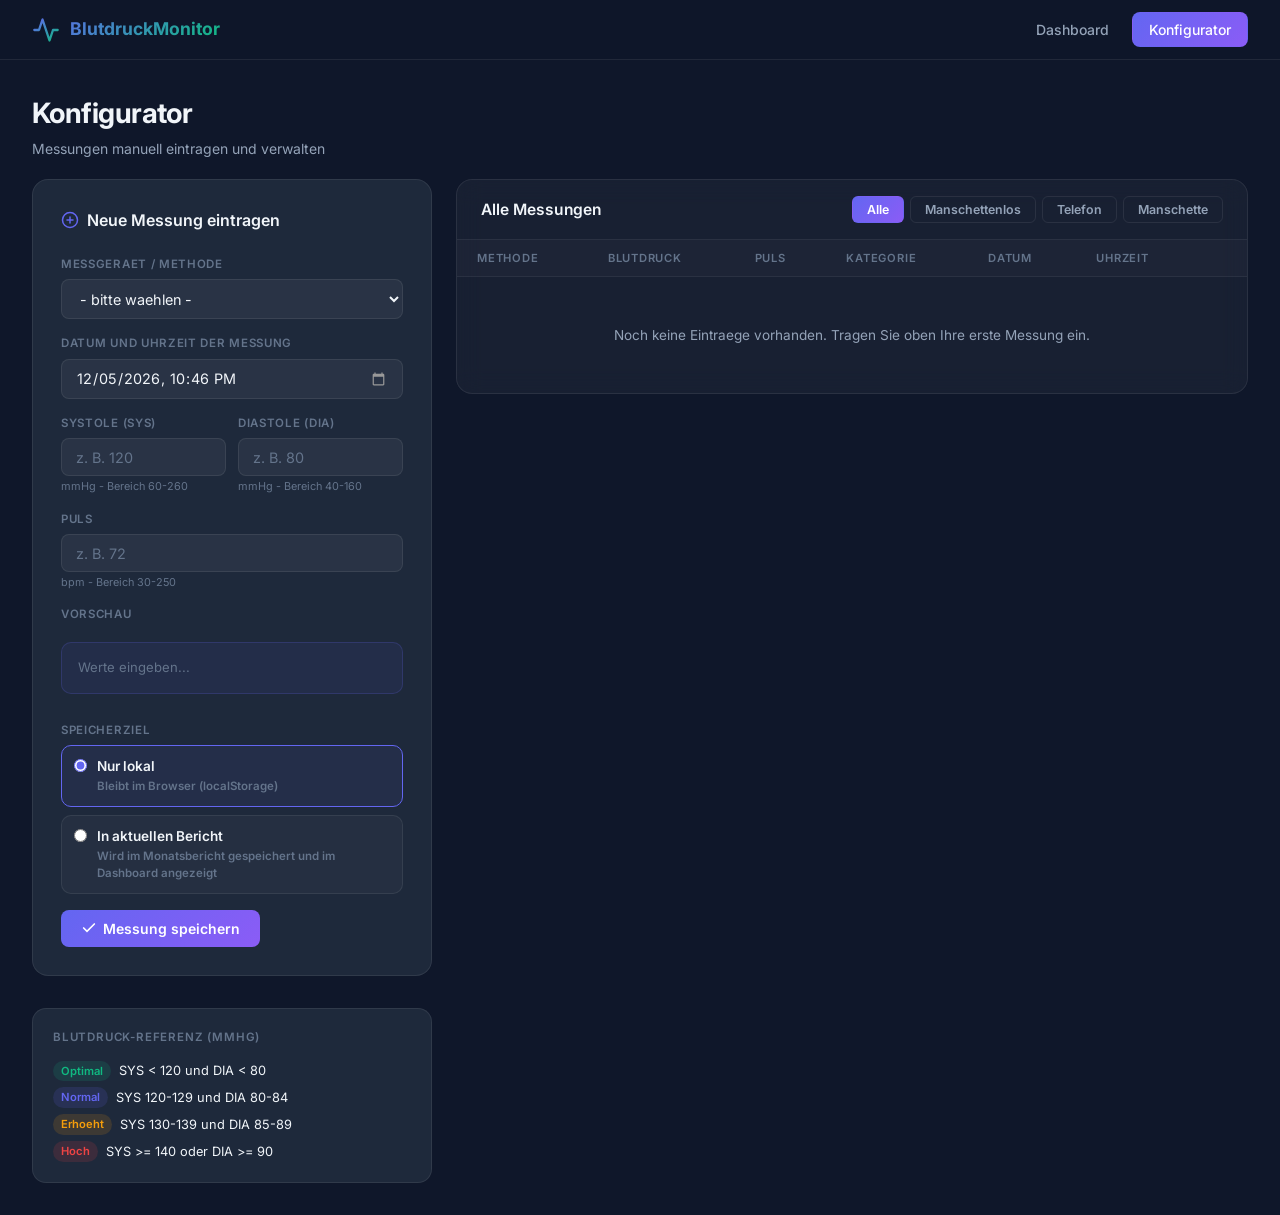
==== commit 5ec7cffb: "Initial clean version without .venv" ====
--- a/frontend/configurator.html
+++ b/frontend/configurator.html
@@ -86,6 +86,26 @@
             </div>
           </div>
 
+          <div class="form-group save-target-group">
+            <label>Speicherziel</label>
+            <div class="save-target-options">
+              <label class="save-target-option">
+                <input type="radio" name="saveTarget" value="local" checked />
+                <span>
+                  <strong>Nur lokal</strong>
+                  <small>Bleibt im Browser (localStorage)</small>
+                </span>
+              </label>
+              <label class="save-target-option">
+                <input type="radio" name="saveTarget" value="server" />
+                <span>
+                  <strong>In aktuellen Bericht</strong>
+                  <small>Wird im Monatsbericht gespeichert und im Dashboard angezeigt</small>
+                </span>
+              </label>
+            </div>
+          </div>
+
           <button type="submit" class="btn btn-primary">
             <svg width="16" height="16" viewBox="0 0 24 24" fill="none" stroke="currentColor" stroke-width="2.5" stroke-linecap="round">
               <polyline points="20 6 9 17 4 12"/>
@@ -107,6 +127,14 @@
     </div>
 
     <div class="table-card">
+      <section class="reports-manage-card" id="reportsManageCard" hidden>
+        <div class="reports-manage-header">
+          <h3 class="reports-manage-title">Importierte Berichte</h3>
+          <span class="reports-manage-hint">Ein kompletter Bericht wird inklusive aller Messungen entfernt.</span>
+        </div>
+        <div class="reports-manage-list" id="reportsManageList"></div>
+      </section>
+
       <div class="table-card-header">
         <h2 class="table-card-title">Alle Messungen</h2>
         <div class="filter-tabs">
@@ -140,6 +168,54 @@
   </div>
 </main>
 
+<div id="editDialog" class="edit-dialog" role="dialog" aria-modal="true" aria-labelledby="editDialogTitle">
+  <div class="edit-dialog-card">
+    <div class="edit-dialog-header">
+      <h2 id="editDialogTitle">Messung bearbeiten</h2>
+      <div id="editStatusInfo" class="edit-status-info"></div>
+    </div>
+    <form id="editDialogForm" autocomplete="off">
+      <input type="hidden" id="editEntryId" />
+
+      <div class="form-group">
+        <label for="editType">Messart</label>
+        <select id="editType" required>
+          <option value="armband">Armband (manschettenlos)</option>
+          <option value="cuff_calibration">Kalibrierung mit Manschette</option>
+          <option value="phone_measurement">Telefonmessung</option>
+          <option value="cuff_measurement">Manschettenmessung</option>
+        </select>
+      </div>
+
+      <div class="form-group">
+        <label for="editDatetime">Datum und Uhrzeit</label>
+        <input type="datetime-local" id="editDatetime" required />
+      </div>
+
+      <div class="form-row">
+        <div class="form-group">
+          <label for="editSys">Systole (SYS)</label>
+          <input type="number" id="editSys" min="60" max="260" required />
+        </div>
+        <div class="form-group">
+          <label for="editDia">Diastole (DIA)</label>
+          <input type="number" id="editDia" min="40" max="160" required />
+        </div>
+      </div>
+
+      <div class="form-group">
+        <label for="editPulse">Puls</label>
+        <input type="number" id="editPulse" min="30" max="250" required />
+      </div>
+
+      <div class="edit-dialog-actions">
+        <button type="button" class="btn btn-ghost" id="editDialogCancel">Abbrechen</button>
+        <button type="submit" class="btn btn-primary">Speichern</button>
+      </div>
+    </form>
+  </div>
+</div>
+
 <div id="toast"></div>
 <script src="app.js"></script>
 </body>
--- a/frontend/style.css
+++ b/frontend/style.css
@@ -267,7 +267,9 @@
 }
 
 .config-layout { display: grid; grid-template-columns: 400px 1fr; gap: 1.5rem; align-items: start; }
-.form-card { border-radius: 16px; padding: 1.75rem; position: sticky; top: 80px; }
+.config-layout > div:first-child { display: flex; flex-direction: column; gap: 1rem; }
+.form-card { border-radius: 16px; padding: 1.75rem; background: var(--bg-secondary); }
+.reference-card { background: var(--bg-secondary); }
 .form-card-title { font-size: 1rem; font-weight: 600; margin-bottom: 1.5rem; display: flex; align-items: center; gap: 8px; color: var(--text-primary); }
 .form-card-title svg { width: 18px; height: 18px; color: var(--c-cuffless); }
 .form-group { display: flex; flex-direction: column; gap: 6px; margin-bottom: 1rem; }
@@ -349,6 +351,115 @@
 .btn-danger { background: rgba(239,68,68,0.08); color: #ef4444; border: 1px solid rgba(239,68,68,0.18); padding: 4px 12px; font-size: 0.75rem; border-radius: 6px; }
 .btn-danger:hover { background: rgba(239,68,68,0.18); }
 
+.btn-secondary {
+  background: rgba(255,255,255,0.05);
+  color: var(--text-primary);
+  border: 1px solid var(--border);
+}
+.btn-secondary:hover { background: rgba(255,255,255,0.09); border-color: rgba(255,255,255,0.18); }
+
+.btn-ghost {
+  background: transparent;
+  color: var(--text-muted);
+  border: 1px solid var(--border);
+  padding: 4px 12px;
+  font-size: 0.75rem;
+  border-radius: 6px;
+}
+.btn-ghost:hover { background: rgba(255,255,255,0.04); color: var(--text-primary); }
+
+.file-picker { cursor: pointer; }
+.file-picker.has-file { border-color: rgba(99,102,241,0.45); color: var(--text-primary); }
+.file-picker-text { white-space: nowrap; overflow: hidden; text-overflow: ellipsis; max-width: 240px; }
+
+.status-badge {
+  display: inline-flex;
+  align-items: center;
+  margin-left: 6px;
+  padding: 2px 8px;
+  border-radius: 100px;
+  font-size: 0.68rem;
+  font-weight: 600;
+  letter-spacing: 0.02em;
+}
+.status-badge.status-original { background: rgba(148,163,184,0.14); color: #94a3b8; }
+.status-badge.status-manual { background: rgba(99,102,241,0.14); color: var(--c-cuffless); }
+.status-badge.status-edited { background: rgba(245,158,11,0.16); color: var(--c-cuff); }
+.status-badge.status-restored_original { background: rgba(16,185,129,0.16); color: var(--c-phone); }
+
+.row-source {
+  display: block;
+  margin-top: 4px;
+  font-size: 0.68rem;
+  color: var(--text-dim);
+}
+
+.row-actions { display: flex; justify-content: flex-end; gap: 6px; white-space: nowrap; }
+
+.save-target-group .save-target-options {
+  display: flex;
+  flex-direction: column;
+  gap: 8px;
+}
+.save-target-option {
+  display: flex;
+  align-items: flex-start;
+  gap: 10px;
+  padding: 10px 12px;
+  border-radius: 10px;
+  border: 1px solid var(--border);
+  background: rgba(255,255,255,0.03);
+  cursor: pointer;
+  text-transform: none;
+  letter-spacing: normal;
+  font-size: 0.82rem;
+  color: var(--text-muted);
+  transition: all 0.18s;
+}
+.save-target-option:hover { border-color: rgba(99,102,241,0.3); }
+.save-target-option input[type="radio"] { width: auto; margin-top: 3px; accent-color: #6366f1; }
+.save-target-option span { display: flex; flex-direction: column; gap: 2px; }
+.save-target-option strong { color: var(--text-primary); font-size: 0.85rem; font-weight: 600; }
+.save-target-option small { color: var(--text-dim); font-size: 0.72rem; }
+.save-target-option:has(input:checked) { border-color: #6366f1; background: rgba(99,102,241,0.08); }
+
+.edit-dialog {
+  position: fixed;
+  inset: 0;
+  background: rgba(15,23,42,0.72);
+  backdrop-filter: blur(6px);
+  display: none;
+  align-items: center;
+  justify-content: center;
+  z-index: 500;
+  padding: 1rem;
+}
+.edit-dialog.open { display: flex; }
+
+.edit-dialog-card {
+  background: var(--bg-secondary);
+  border: 1px solid var(--border);
+  border-radius: 16px;
+  padding: 1.75rem;
+  width: 100%;
+  max-width: 480px;
+  box-shadow: 0 24px 60px rgba(0,0,0,0.45);
+}
+
+.edit-dialog-header { margin-bottom: 1.25rem; }
+.edit-dialog-header h2 { font-size: 1.05rem; font-weight: 600; margin-bottom: 8px; }
+.edit-status-info { display: flex; align-items: center; flex-wrap: wrap; gap: 8px; font-size: 0.78rem; color: var(--text-muted); }
+.edit-status-info .status-hint { color: var(--text-dim); }
+
+.edit-dialog-actions {
+  display: flex;
+  justify-content: flex-end;
+  gap: 8px;
+  margin-top: 1.25rem;
+  padding-top: 1rem;
+  border-top: 1px solid var(--border);
+}
+
 .reference-card { margin-top: 1rem; border-radius: 14px; padding: 1.25rem; }
 .reference-list { display: flex; flex-direction: column; gap: 6px; margin-top: 0.875rem; font-size: 0.8rem; }
 .reference-row { display: flex; align-items: center; gap: 8px; }
@@ -408,6 +519,217 @@
 .bp-cat.high { background: rgba(239,68,68,0.14); color: #ef4444; }
 .table-empty { padding: 3rem; text-align: center; color: var(--text-muted); font-size: 0.85rem; }
 
+.analysis-section {
+  margin-top: 2rem;
+  display: flex;
+  flex-direction: column;
+  gap: 1rem;
+}
+
+.analysis-header { display: flex; flex-direction: column; gap: 2px; }
+.analysis-title { font-size: 1.25rem; font-weight: 700; letter-spacing: -0.01em; }
+.analysis-subtitle { color: var(--text-muted); font-size: 0.85rem; }
+
+.analysis-tabs {
+  display: flex;
+  gap: 6px;
+  border-bottom: 1px solid var(--border);
+  padding-bottom: 0.5rem;
+  flex-wrap: wrap;
+}
+
+.analysis-tab {
+  padding: 8px 16px;
+  border-radius: 8px;
+  border: 1px solid var(--border);
+  background: transparent;
+  color: var(--text-muted);
+  font-size: 0.82rem;
+  font-weight: 600;
+  cursor: pointer;
+  font-family: inherit;
+  transition: all 0.18s;
+}
+
+.analysis-tab:hover { background: var(--bg-card); color: var(--text-primary); }
+.analysis-tab.active {
+  background: linear-gradient(135deg, #6366f1, #8b5cf6);
+  color: #fff;
+  border-color: transparent;
+}
+
+.analysis-panel { display: flex; flex-direction: column; gap: 1rem; }
+
+.unified-controls {
+  display: grid;
+  grid-template-columns: auto auto 1fr;
+  gap: 1rem;
+  align-items: center;
+  background: var(--bg-card);
+  border: 1px solid var(--border);
+  border-radius: 14px;
+  padding: 0.9rem 1.15rem;
+  flex-wrap: wrap;
+}
+
+.control-group { display: flex; flex-direction: column; gap: 6px; }
+.control-label {
+  font-size: 0.68rem;
+  font-weight: 600;
+  color: var(--text-dim);
+  text-transform: uppercase;
+  letter-spacing: 0.07em;
+}
+
+.checkbox-row { display: flex; gap: 8px; flex-wrap: wrap; }
+
+.checkbox-chip {
+  display: inline-flex;
+  align-items: center;
+  gap: 6px;
+  padding: 6px 12px;
+  border-radius: 8px;
+  border: 1px solid var(--border);
+  background: rgba(255,255,255,0.03);
+  cursor: pointer;
+  font-size: 0.82rem;
+  color: var(--text-muted);
+  transition: all 0.18s;
+  text-transform: none;
+  letter-spacing: normal;
+}
+.checkbox-chip:hover { border-color: rgba(99,102,241,0.3); }
+.checkbox-chip input[type="checkbox"] { width: auto; accent-color: #6366f1; margin: 0; }
+.checkbox-chip:has(input:checked) { border-color: #6366f1; background: rgba(99,102,241,0.08); color: var(--text-primary); }
+
+.checkbox-label { font-weight: 600; letter-spacing: 0.04em; }
+.checkbox-label.sbp { color: var(--c-sys); }
+.checkbox-label.dbp { color: var(--c-dia); }
+.checkbox-label.hr { color: var(--c-pulse); }
+
+.zoom-buttons { display: flex; gap: 6px; flex-wrap: wrap; }
+.zoom-buttons .btn { padding: 5px 12px; font-size: 0.8rem; min-width: 34px; }
+
+.zoom-slider-group { min-width: 180px; }
+#zoomSlider {
+  -webkit-appearance: none;
+  appearance: none;
+  width: 100%;
+  height: 4px;
+  border-radius: 2px;
+  background: rgba(255,255,255,0.1);
+  outline: none;
+  cursor: pointer;
+  padding: 0;
+}
+#zoomSlider::-webkit-slider-thumb {
+  -webkit-appearance: none;
+  appearance: none;
+  width: 16px;
+  height: 16px;
+  border-radius: 50%;
+  background: linear-gradient(135deg, #6366f1, #8b5cf6);
+  border: 2px solid #0f172a;
+  box-shadow: 0 2px 6px rgba(99,102,241,0.4);
+  cursor: pointer;
+}
+#zoomSlider::-moz-range-thumb {
+  width: 16px;
+  height: 16px;
+  border-radius: 50%;
+  background: #6366f1;
+  border: 2px solid #0f172a;
+  cursor: pointer;
+}
+
+.type-legend {
+  display: flex;
+  flex-wrap: wrap;
+  gap: 12px;
+  padding: 0.6rem 1rem;
+  background: rgba(255,255,255,0.03);
+  border: 1px solid var(--border);
+  border-radius: 10px;
+  font-size: 0.78rem;
+  color: var(--text-muted);
+}
+.type-legend:empty { display: none; }
+.type-legend-item { display: inline-flex; align-items: center; gap: 6px; }
+.type-legend-dot {
+  display: inline-block;
+  width: 10px;
+  height: 10px;
+  border-radius: 50%;
+  border: 1.5px solid #0f172a;
+  box-shadow: 0 0 0 1px rgba(255,255,255,0.08);
+}
+
+.zoom-status {
+  display: flex;
+  gap: 1.25rem;
+  justify-content: flex-end;
+  align-items: center;
+  flex-wrap: wrap;
+}
+
+.zoom-status-item { display: flex; flex-direction: column; align-items: flex-end; gap: 2px; }
+.zoom-status-label {
+  font-size: 0.66rem;
+  font-weight: 600;
+  color: var(--text-dim);
+  text-transform: uppercase;
+  letter-spacing: 0.07em;
+}
+.zoom-status-value {
+  font-size: 0.82rem;
+  color: var(--text-primary);
+  font-weight: 600;
+  font-variant-numeric: tabular-nums;
+}
+
+.unified-chart-wrap { height: 380px; }
+.bland-chart-wrap { height: 440px; }
+
+.chart-hint {
+  margin-top: 0.5rem;
+  font-size: 0.72rem;
+  color: var(--text-dim);
+  font-style: italic;
+}
+
+.unified-table-card .data-list { max-height: none; }
+.unified-table-wrap { max-height: 380px; overflow: auto; }
+.unified-table-wrap .data-table th {
+  position: sticky;
+  top: 0;
+  z-index: 2;
+  background: #1e293b;
+}
+
+.bland-legend-notes {
+  display: flex;
+  gap: 1.25rem;
+  margin-top: 0.75rem;
+  flex-wrap: wrap;
+  font-size: 0.72rem;
+  color: var(--text-dim);
+}
+.bland-legend-notes span::before {
+  content: "";
+  display: inline-block;
+  width: 10px;
+  height: 10px;
+  margin-right: 6px;
+  vertical-align: middle;
+  border-radius: 2px;
+  background: rgba(148,163,184,0.4);
+}
+
+@media (max-width: 960px) {
+  .unified-controls { grid-template-columns: 1fr; }
+  .zoom-status { justify-content: flex-start; }
+}
+
 #toast {
   position: fixed;
   bottom: 2rem;
@@ -452,3 +774,174 @@
   .stats-row,
   .form-row { grid-template-columns: 1fr; }
 }
+
+/* --- Multi-report bar (dashboard) --- */
+.reports-bar {
+  background: var(--bg-secondary);
+  border-radius: 16px;
+  padding: 1rem 1.25rem;
+  margin-bottom: 1.25rem;
+  border: 1px solid rgba(255,255,255,0.04);
+}
+.reports-bar-header {
+  display: flex; align-items: baseline; justify-content: space-between;
+  gap: 1rem; flex-wrap: wrap; margin-bottom: 0.75rem;
+}
+.reports-bar-title { font-weight: 600; color: var(--text-primary); font-size: 0.95rem; }
+.reports-bar-hint { color: var(--text-dim); font-size: 0.8rem; }
+.reports-bar-chips {
+  display: flex; gap: 0.5rem; flex-wrap: wrap;
+}
+.report-chip {
+  display: inline-flex; align-items: center; gap: 0.6rem;
+  padding: 0.5rem 0.75rem;
+  background: rgba(255,255,255,0.03);
+  border: 1px solid rgba(255,255,255,0.08);
+  border-radius: 999px;
+  cursor: pointer;
+  transition: background 0.15s, border-color 0.15s, transform 0.08s;
+  font-size: 0.85rem;
+  color: var(--text-primary);
+}
+.report-chip:hover { background: rgba(99,102,241,0.10); border-color: rgba(99,102,241,0.35); }
+.report-chip.active {
+  background: linear-gradient(135deg, rgba(99,102,241,0.22), rgba(16,185,129,0.18));
+  border-color: rgba(99,102,241,0.55);
+  box-shadow: 0 0 0 1px rgba(99,102,241,0.25) inset;
+}
+.report-chip .report-chip-label { font-weight: 600; }
+.report-chip .report-chip-meta { color: var(--text-dim); font-size: 0.78rem; }
+.report-chip .report-chip-del {
+  background: transparent; border: none; color: var(--text-dim);
+  width: 22px; height: 22px; border-radius: 50%;
+  cursor: pointer; display: inline-flex; align-items: center; justify-content: center;
+  transition: background 0.15s, color 0.15s;
+}
+.report-chip .report-chip-del:hover { background: rgba(239,68,68,0.20); color: #fecaca; }
+
+/* --- Analysis meta --- */
+.analysis-meta {
+  display: flex; gap: 1.25rem; flex-wrap: wrap;
+  margin-top: 0.5rem;
+  color: var(--text-dim); font-size: 0.82rem;
+}
+
+/* --- Segmented control (Tag/Nacht) --- */
+.segmented {
+  display: inline-flex; border-radius: 10px;
+  background: rgba(255,255,255,0.04);
+  border: 1px solid rgba(255,255,255,0.08);
+  padding: 2px; gap: 2px;
+}
+.segmented button {
+  background: transparent; border: none; color: var(--text-dim);
+  padding: 0.35rem 0.8rem; border-radius: 8px;
+  cursor: pointer; font-size: 0.82rem; font-weight: 500;
+  transition: background 0.15s, color 0.15s;
+}
+.segmented button:hover { color: var(--text-primary); }
+.segmented button.active {
+  background: rgba(99,102,241,0.25);
+  color: var(--text-primary);
+  box-shadow: 0 0 0 1px rgba(99,102,241,0.35) inset;
+}
+.daynight-hint {
+  color: var(--text-dim); font-size: 0.74rem; margin-top: 0.25rem;
+  cursor: help;
+}
+
+/* --- Time window controls --- */
+.timewindow-controls {
+  display: inline-flex; align-items: center; gap: 0.4rem; flex-wrap: wrap;
+}
+.timewindow-controls input[type="date"] {
+  background: rgba(255,255,255,0.03);
+  border: 1px solid rgba(255,255,255,0.08);
+  color: var(--text-primary);
+  border-radius: 8px; padding: 0.35rem 0.5rem;
+  font-size: 0.85rem;
+  color-scheme: dark;
+}
+.tw-dash { color: var(--text-dim); }
+.timewindow-presets { display: inline-flex; gap: 0.35rem; margin-top: 0.4rem; flex-wrap: wrap; }
+.timewindow-presets .btn { padding: 0.25rem 0.6rem; font-size: 0.78rem; }
+
+/* --- Reports manage card (configurator) --- */
+.reports-manage-card {
+  background: rgba(255,255,255,0.02);
+  border: 1px solid rgba(255,255,255,0.06);
+  border-radius: 14px;
+  padding: 1rem 1.25rem;
+  margin-bottom: 1rem;
+}
+.reports-manage-header {
+  display: flex; justify-content: space-between; align-items: baseline;
+  gap: 1rem; flex-wrap: wrap; margin-bottom: 0.75rem;
+}
+.reports-manage-title { font-size: 1rem; margin: 0; color: var(--text-primary); font-weight: 600; }
+.reports-manage-hint { color: var(--text-dim); font-size: 0.78rem; }
+.reports-manage-list { display: flex; flex-direction: column; gap: 0.5rem; }
+.reports-manage-row {
+  display: flex; align-items: center; justify-content: space-between;
+  gap: 0.75rem; padding: 0.55rem 0.75rem;
+  background: rgba(255,255,255,0.03);
+  border: 1px solid rgba(255,255,255,0.05);
+  border-radius: 10px;
+  font-size: 0.85rem;
+}
+.reports-manage-row.current { border-color: rgba(99,102,241,0.4); }
+.reports-manage-row .meta { color: var(--text-dim); font-size: 0.78rem; }
+.reports-manage-row .label { color: var(--text-primary); font-weight: 600; }
+.reports-manage-row .actions { display: flex; gap: 0.4rem; }
+
+/* --- ML training panel --- */
+.ml-panel {
+  margin-top: 0.85rem;
+  padding: 0.85rem 1rem;
+  background: rgba(255,255,255,0.03);
+  border: 1px solid rgba(255,255,255,0.07);
+  border-radius: 12px;
+  display: flex; flex-direction: column; gap: 0.6rem;
+}
+.ml-panel-row {
+  display: flex; flex-wrap: wrap; gap: 0.85rem 1.25rem;
+  align-items: center; justify-content: space-between;
+}
+.ml-panel-status { display: flex; align-items: center; gap: 0.6rem; flex-wrap: wrap; }
+.ml-panel-label {
+  font-size: 0.78rem; letter-spacing: 0.04em; text-transform: uppercase;
+  color: var(--text-dim); font-weight: 600;
+}
+.ml-status-badge {
+  display: inline-flex; align-items: center; gap: 0.35rem;
+  padding: 0.3rem 0.7rem; border-radius: 999px;
+  font-size: 0.8rem; font-weight: 600;
+  background: rgba(148,163,184,0.18);
+  color: var(--text-primary);
+  border: 1px solid rgba(148,163,184,0.30);
+}
+.ml-status-badge[data-state="running"]   { background: rgba(99,102,241,0.18); border-color: rgba(99,102,241,0.45); color: #c7d2fe; }
+.ml-status-badge[data-state="finished"]  { background: rgba(16,185,129,0.18); border-color: rgba(16,185,129,0.45); color: #bbf7d0; }
+.ml-status-badge[data-state="failed"]    { background: rgba(239,68,68,0.18);  border-color: rgba(239,68,68,0.45); color: #fecaca; }
+.ml-status-badge[data-state="ready"]     { background: rgba(16,185,129,0.18); border-color: rgba(16,185,129,0.45); color: #bbf7d0; }
+.ml-panel-actions { display: flex; align-items: center; gap: 0.6rem; flex-wrap: wrap; }
+.ml-panel-check {
+  display: inline-flex; align-items: center; gap: 0.35rem;
+  font-size: 0.8rem; color: var(--text-dim); cursor: pointer;
+}
+.ml-panel-check input { accent-color: #6366f1; }
+.ml-panel-info {
+  font-size: 0.8rem; color: var(--text-dim); line-height: 1.45;
+}
+.ml-panel-info strong { color: var(--text-primary); font-weight: 600; }
+.ml-panel-info code {
+  font-family: 'JetBrains Mono', ui-monospace, monospace;
+  font-size: 0.74rem; color: #c7d2fe;
+  background: rgba(99,102,241,0.10); padding: 1px 5px; border-radius: 4px;
+}
+.ml-panel-sleep {
+  font-size: 0.78rem; color: var(--text-dim);
+  border-top: 1px dashed rgba(255,255,255,0.08);
+  padding-top: 0.55rem; line-height: 1.5;
+}
+.ml-panel-sleep strong { color: var(--text-primary); font-weight: 600; }
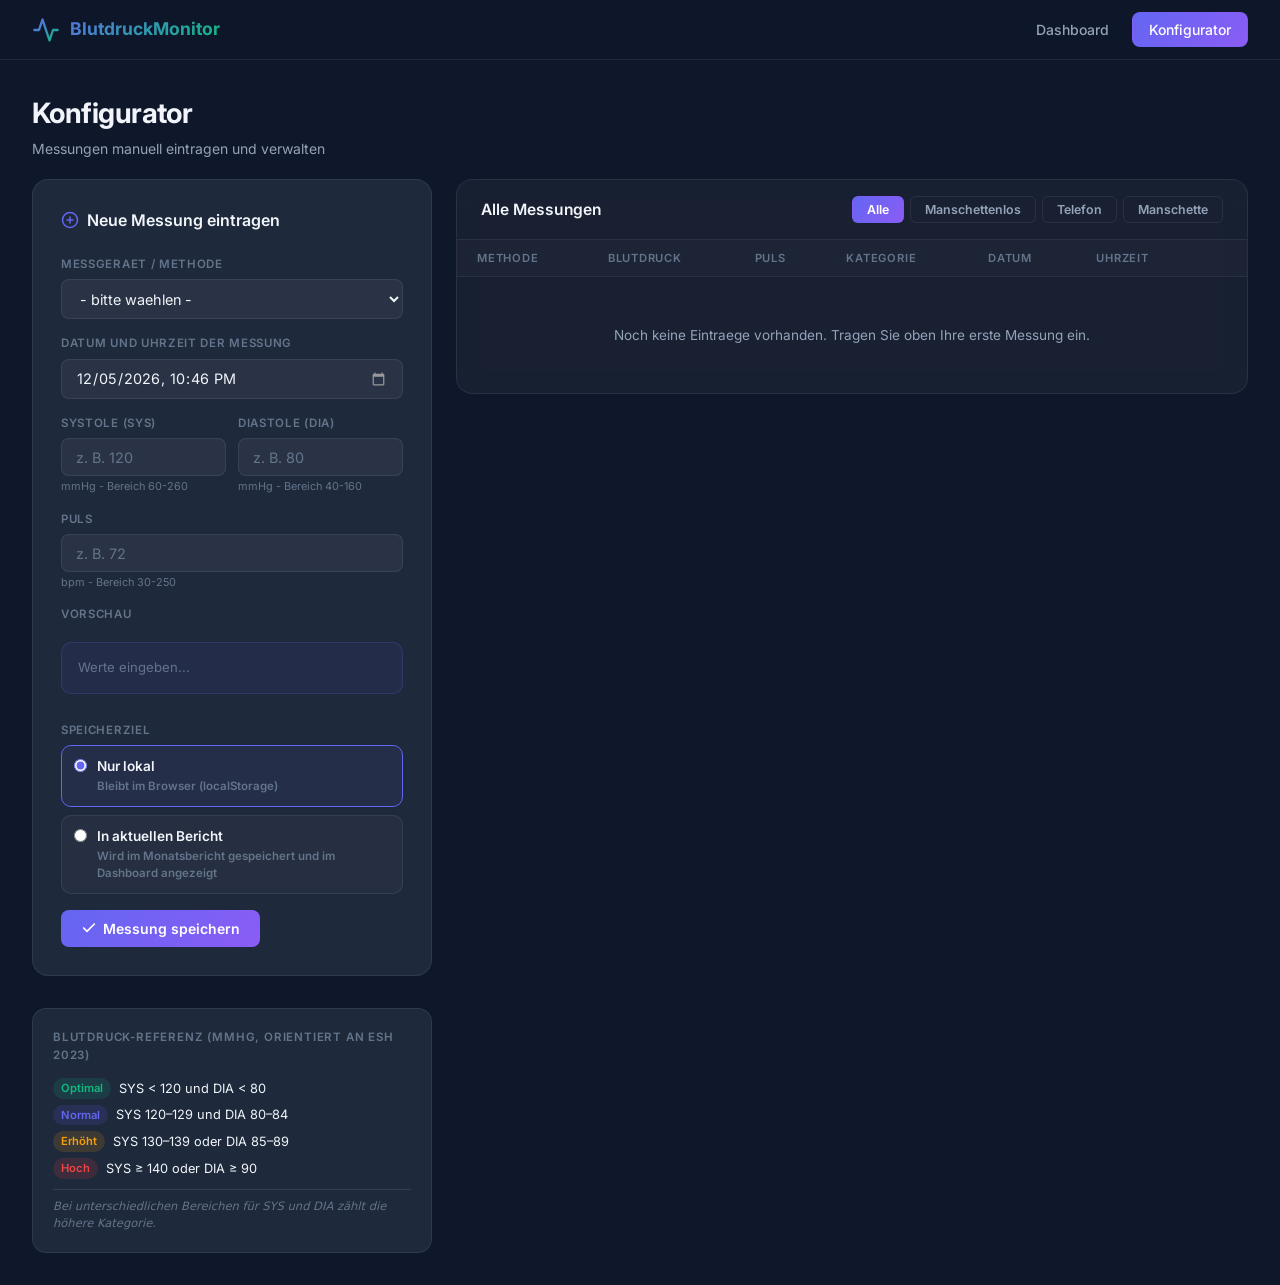
==== commit e937f375: "Kleine Bugfixes wie das Anzeigen ohne Umlaute wurden gefixt, Und ein kleines Kreisdiagramm wurde hin" ====
--- a/frontend/configurator.html
+++ b/frontend/configurator.html
@@ -116,12 +116,15 @@
       </div>
 
       <div class="reference-card">
-        <div class="reference-title">Blutdruck-Referenz (mmHg)</div>
+        <div class="reference-title">Blutdruck-Referenz (mmHg, orientiert an ESH 2023)</div>
         <div class="reference-list">
           <div class="reference-row"><span class="bp-cat optimal">Optimal</span><span>SYS &lt; 120 und DIA &lt; 80</span></div>
-          <div class="reference-row"><span class="bp-cat normal">Normal</span><span>SYS 120-129 und DIA 80-84</span></div>
-          <div class="reference-row"><span class="bp-cat elevated">Erhoeht</span><span>SYS 130-139 und DIA 85-89</span></div>
-          <div class="reference-row"><span class="bp-cat high">Hoch</span><span>SYS &gt;= 140 oder DIA &gt;= 90</span></div>
+          <div class="reference-row"><span class="bp-cat normal">Normal</span><span>SYS 120–129 und DIA 80–84</span></div>
+          <div class="reference-row"><span class="bp-cat elevated">Erhöht</span><span>SYS 130–139 oder DIA 85–89</span></div>
+          <div class="reference-row"><span class="bp-cat high">Hoch</span><span>SYS ≥ 140 oder DIA ≥ 90</span></div>
+        </div>
+        <div class="reference-note">
+          Bei unterschiedlichen Bereichen für SYS und DIA zählt die höhere Kategorie.
         </div>
       </div>
     </div>
--- a/frontend/style.css
+++ b/frontend/style.css
@@ -169,6 +169,54 @@
 .month-stat-value { display: block; margin-top: 0.15rem; font-size: 1.35rem; font-weight: 700; }
 .summary-metrics { display: flex; flex-wrap: wrap; gap: 0.5rem; margin-top: 0.75rem; }
 
+.bp-averages {
+  display: grid;
+  grid-template-columns: repeat(auto-fit, minmax(180px, 1fr));
+  gap: 0.6rem;
+  margin-top: 0.85rem;
+  padding-top: 0.75rem;
+  border-top: 1px solid rgba(148, 163, 184, 0.25);
+}
+.bp-average-block { display: flex; flex-direction: column; gap: 0.15rem; }
+.bp-average-title { font-size: 0.72rem; text-transform: uppercase; letter-spacing: 0.05em; color: var(--text-dim); }
+.bp-average-line { font-size: 0.9rem; color: var(--text-muted); }
+.bp-average-line strong { color: var(--text); font-weight: 700; }
+.bp-average-source { grid-column: 1 / -1; font-size: 0.72rem; color: var(--text-dim); font-style: italic; }
+.overview-stats {
+  margin-top: 0.85rem;
+  padding-top: 0.75rem;
+  border-top: 1px solid rgba(148, 163, 184, 0.25);
+}
+.overview-stats-header {
+  font-size: 0.72rem;
+  text-transform: uppercase;
+  letter-spacing: 0.05em;
+  color: var(--text-dim);
+  margin-bottom: 0.45rem;
+}
+.overview-stats-table {
+  width: 100%;
+  border-collapse: collapse;
+  font-size: 0.78rem;
+}
+.overview-stats-table th,
+.overview-stats-table td {
+  padding: 0.35rem 0.45rem;
+  border-bottom: 1px solid rgba(255,255,255,0.08);
+  text-align: left;
+}
+.overview-stats-table th {
+  color: var(--text-dim);
+  font-weight: 600;
+}
+.overview-stats-table td {
+  color: var(--text-muted);
+}
+.overview-stats-table td:first-child {
+  color: var(--text);
+  font-weight: 600;
+}
+
 .warning-list {
   list-style: disc;
   padding-left: 1rem;
@@ -176,6 +224,84 @@
   display: flex;
   flex-direction: column;
   gap: 0.5rem;
+}
+
+.bp-distribution-card {
+  display: flex;
+  flex-direction: column;
+  gap: 0.85rem;
+}
+.bp-distribution-body {
+  display: grid;
+  grid-template-columns: minmax(160px, 180px) 1fr;
+  gap: 1rem;
+  align-items: center;
+}
+.bp-distribution-chart-wrap {
+  position: relative;
+  width: 100%;
+  aspect-ratio: 1 / 1;
+}
+.bp-distribution-chart-wrap canvas { width: 100% !important; height: 100% !important; }
+.bp-distribution-empty {
+  position: absolute;
+  inset: 0;
+  display: flex;
+  align-items: center;
+  justify-content: center;
+  color: var(--text-dim);
+  font-size: 0.8rem;
+  text-align: center;
+  padding: 0 1rem;
+}
+.bp-distribution-legend {
+  list-style: none;
+  padding: 0;
+  margin: 0;
+  display: flex;
+  flex-direction: column;
+  gap: 0.35rem;
+  font-size: 0.8rem;
+}
+.bp-legend-item {
+  display: grid;
+  grid-template-columns: 12px 1fr auto;
+  align-items: center;
+  gap: 0.5rem;
+  color: var(--text-muted);
+}
+.bp-legend-dot {
+  width: 10px;
+  height: 10px;
+  border-radius: 50%;
+  display: inline-block;
+}
+.bp-legend-label { color: var(--text-primary); }
+.bp-legend-value { color: var(--text-muted); font-variant-numeric: tabular-nums; }
+.bp-legend-value em { color: var(--text-dim); font-style: normal; }
+.bp-distribution-footer {
+  font-size: 0.72rem;
+  color: var(--text-dim);
+  font-style: italic;
+  border-top: 1px solid rgba(148,163,184,0.18);
+  padding-top: 0.55rem;
+}
+.warning-inline {
+  border-top: 1px solid rgba(148,163,184,0.18);
+  padding-top: 0.6rem;
+  display: flex;
+  flex-direction: column;
+  gap: 0.35rem;
+}
+.warning-inline-title {
+  font-size: 0.72rem;
+  font-weight: 600;
+  color: #f59e0b;
+  text-transform: uppercase;
+  letter-spacing: 0.06em;
+}
+@media (max-width: 640px) {
+  .bp-distribution-body { grid-template-columns: 1fr; }
 }
 
 .dashboard-grid { display: grid; grid-template-columns: repeat(3, 1fr); gap: 1.5rem; align-items: start; }
@@ -463,6 +589,14 @@
 .reference-card { margin-top: 1rem; border-radius: 14px; padding: 1.25rem; }
 .reference-list { display: flex; flex-direction: column; gap: 6px; margin-top: 0.875rem; font-size: 0.8rem; }
 .reference-row { display: flex; align-items: center; gap: 8px; }
+.reference-note {
+  margin-top: 0.6rem;
+  padding-top: 0.5rem;
+  border-top: 1px solid rgba(148,163,184,0.18);
+  font-size: 0.72rem;
+  color: var(--text-dim);
+  font-style: italic;
+}
 
 .table-card { border-radius: 16px; overflow: hidden; }
 .table-card-header { padding: 1rem 1.5rem; border-bottom: 1px solid var(--border); display: flex; align-items: center; justify-content: space-between; gap: 1rem; flex-wrap: wrap; }
